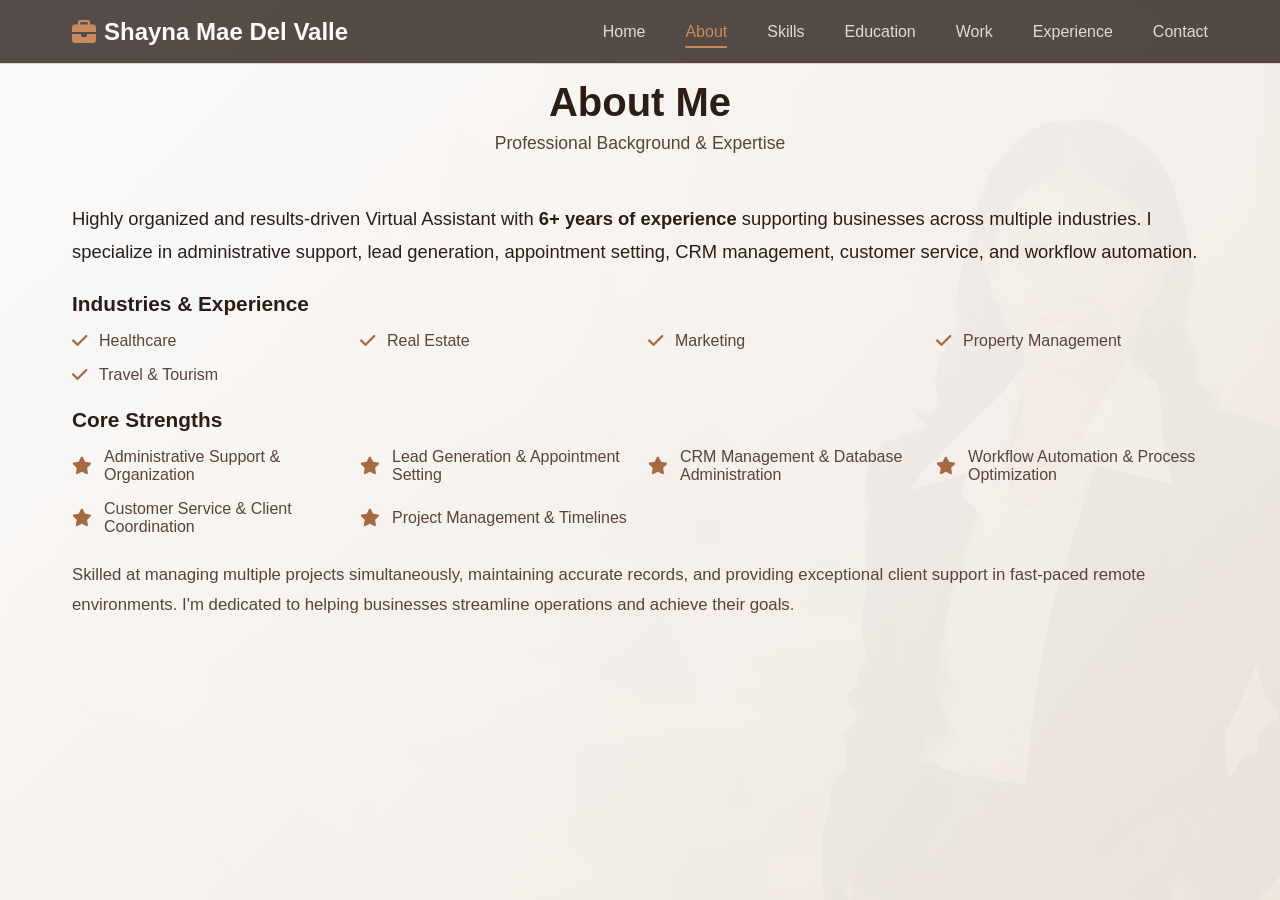
==== about.html @ dc765220 "First commit" ====
<!DOCTYPE html>
<html lang="en">
<head>
    <meta charset="UTF-8">
    <meta name="viewport" content="width=device-width, initial-scale=1.0">
    <title>About - Shayna Mae E. Del Valle</title>
    <link rel="stylesheet" href="home.css">
    <link rel="stylesheet" href="https://cdnjs.cloudflare.com/ajax/libs/font-awesome/6.4.0/css/all.min.css">
</head>
<body>
    <!-- Background Pattern -->
    <div class="background-pattern"></div>

    <!-- Navigation Bar -->
    <nav class="navbar">
        <div class="nav-container">
            <div class="nav-logo">
                <i class="fas fa-briefcase"></i> Shayna Mae Del Valle
            </div>
            <ul class="nav-menu">
                <li><a href="index.html" class="nav-link">Home</a></li>
                <li><a href="about.html" class="nav-link active">About</a></li>
                <li><a href="skills.html" class="nav-link">Skills</a></li>
                <li><a href="education.html" class="nav-link">Education</a></li>
                <li><a href="work.html" class="nav-link">Work</a></li>
                <li><a href="experience.html" class="nav-link">Experience</a></li>
                <li><a href="contact.html" class="nav-link">Contact</a></li>
            </ul>
        </div>
    </nav>

    <!-- ===== ABOUT SECTION ===== -->
    <section class="about page-section">
        <div class="container">
            <div class="section-header">
                <h2>About Me</h2>
                <p class="section-subtitle">Professional Background & Expertise</p>
            </div>

            <div class="about-content">
                <div class="about-text">
                    <p class="about-intro">
                        Highly organized and results-driven Virtual Assistant with <strong>6+ years of experience</strong> supporting businesses across multiple industries. I specialize in administrative support, lead generation, appointment setting, CRM management, customer service, and workflow automation.
                    </p>
                    
                    <div class="about-details">
                        <h3>Industries & Experience</h3>
                        <ul class="industries-list">
                            <li><i class="fas fa-check"></i> Healthcare</li>
                            <li><i class="fas fa-check"></i> Real Estate</li>
                            <li><i class="fas fa-check"></i> Marketing</li>
                            <li><i class="fas fa-check"></i> Property Management</li>
                            <li><i class="fas fa-check"></i> Travel & Tourism</li>
                        </ul>

                        <h3>Core Strengths</h3>
                        <ul class="strengths-list">
                            <li><i class="fas fa-star"></i> Administrative Support & Organization</li>
                            <li><i class="fas fa-star"></i> Lead Generation & Appointment Setting</li>
                            <li><i class="fas fa-star"></i> CRM Management & Database Administration</li>
                            <li><i class="fas fa-star"></i> Workflow Automation & Process Optimization</li>
                            <li><i class="fas fa-star"></i> Customer Service & Client Coordination</li>
                            <li><i class="fas fa-star"></i> Project Management & Timelines</li>
                        </ul>
                    </div>

                    <p class="about-closing">
                        Skilled at managing multiple projects simultaneously, maintaining accurate records, and providing exceptional client support in fast-paced remote environments. I'm dedicated to helping businesses streamline operations and achieve their goals.
                    </p>
                </div>
            </div>
        </div>
    </section>

    <script>
        // Set active nav link based on current page
        function setActiveNav() {
            const currentPage = window.location.pathname.split('/').pop();
            document.querySelectorAll('.nav-link').forEach(link => {
                link.classList.remove('active');
                if (link.getAttribute('href') === currentPage) {
                    link.classList.add('active');
                }
            });
        }
        setActiveNav();
    </script>
</body>
</html>
---- home.css ----
/* ===== Global Styles ===== */
:root {
    --brown: #a66a42;
    --brown-soft: #c98b5b;
    --dark-brown: #2f1d16;
    --dark-brown-deep: #1a110d;
    --panel: rgba(47, 29, 22, 0.84);
    --panel-light: rgba(71, 45, 35, 0.8);
    --white: #ffffff;
    --text: #fffaf6;
    --muted: #e8d7c8;
    --line: rgba(201, 139, 91, 0.35);
    --text-dark: #2c1d17;
    --text-soft: #5a4339;
}

* {
    margin: 0;
    padding: 0;
    box-sizing: border-box;
}

body {
    font-family: 'Segoe UI', Tahoma, Geneva, Verdana, sans-serif;
    background: linear-gradient(rgba(32, 20, 16, 0.45), rgba(32, 20, 16, 0.45)), url('images/VA\ PIC.png') center center / cover no-repeat fixed;
    color: var(--text);
    overflow-x: hidden;
    min-height: 100vh;
}

.container {
    max-width: 1200px;
    margin: 0 auto;
    padding: 0 2rem;
}

/* ===== Background Pattern ===== */
/* ===== Navbar ===== */
.navbar {
    position: fixed;
    top: 0;
    width: 100%;
    background: rgba(28, 18, 13, 0.75);
    box-shadow: 0 1px 0 var(--line);
    z-index: 1000;
    padding: 1.1rem 0;
    backdrop-filter: none;
}

.nav-container {
    max-width: 1200px;
    margin: 0 auto;
    padding: 0 2rem;
    display: flex;
    justify-content: space-between;
    align-items: center;
}

.nav-logo {
    font-size: 1.5rem;
    font-weight: bold;
    color: var(--text);
    display: flex;
    align-items: center;
    gap: 0.5rem;
}

.nav-logo i {
    color: var(--brown-soft);
}

.nav-menu {
    display: flex;
    list-style: none;
    gap: 2.5rem;
    align-items: center;
}

.nav-link {
    text-decoration: none;
    color: rgba(255, 250, 246, 0.82);
    transition: color 0.3s ease;
    position: relative;
}

.nav-link:hover,
.nav-link.active {
    color: var(--brown-soft);
}

.nav-link.active::after {
    content: '';
    position: absolute;
    bottom: -8px;
    left: 0;
    width: 100%;
    height: 2px;
    background: var(--brown-soft);
    border-radius: 2px;
}

/* ===== Section Header ===== */
.section-header {
    text-align: center;
    margin-bottom: 3rem;
}

.section-header h2 {
    font-size: 2.5rem;
    color: var(--text-dark);
    margin-bottom: 0.5rem;
    font-weight: 700;
}

.section-subtitle {
    font-size: 1.1rem;
    color: var(--text-soft);
    font-weight: 400;
}

/* ===== Hero Section ===== */
.hero {
    min-height: 100vh;
    display: flex;
    align-items: center;
    justify-content: center;
    padding: 6rem 2rem 2rem;
    position: relative;
}

.hero-container {
    max-width: 1200px;
    width: 100%;
    position: relative;
    display: grid;
    grid-template-columns: 1fr 1fr;
    gap: 4rem;
    align-items: center;
}

.hero-content {
    display: flex;
    flex-direction: column;
    gap: 1.5rem;
}

.hero-content h2 {
    font-size: 4.3rem;
    color: var(--white);
    font-weight: 500;
}

.hero-content h1 {
    font-size: 6.2rem;
    font-weight: 700;
    line-height: 1.15;
    color: var(--white);
}

.job-title {
    font-size: 3.5rem;
    color: var(--brown-soft);
    font-family: Georgia, 'Times New Roman', serif;
    font-weight: 700;
    letter-spacing: 0.01em;
    margin-top: -0.5rem;
}

.highlight {
    color: #472604;
}

.subtitle {
    font-size: 2.4rem;
    color: var(--muted);
    font-family: Georgia, 'Times New Roman', serif;
    font-weight: 500;
    line-height: 1.55;
}

.typing-text {
    min-height: 1.55em;
}

.typing-text::after {
    content: '';
    display: inline-block;
    height: 1em;
    margin-left: 0.15rem;
    border-right: 2px solid var(--brown-soft);
    vertical-align: -0.12em;
    animation: cursor-blink 0.7s step-end infinite;
    
}

.highlight-text {
    color: var(--white);
    font-weight: 600;
}

/* ===== Button ===== */
.btn-about {
    padding: 0.9rem 2.5rem;
    background: var(--brown);
    color: var(--white);
    border: none;
    border-radius: 50px;
    font-size: 1rem;
    font-weight: 600;
    cursor: pointer;
    width: fit-content;
    transition: all 0.3s ease;
    box-shadow: 0 4px 15px rgba(79, 50, 36, 0.25);
}

.btn-about:hover {
    background: var(--dark-brown);
    transform: translateY(-3px);
    box-shadow: 0 6px 20px rgba(79, 50, 36, 0.35);
}

.btn-about::after {
    content: ' \2192';
    margin-left: 0.5rem;
}

.btn-submit {
    padding: 0.9rem 2.5rem;
    background: var(--brown);
    color: var(--white);
    border: none;
    border-radius: 50px;
    font-size: 1rem;
    font-weight: 600;
    cursor: pointer;
    transition: all 0.3s ease;
    box-shadow: 0 4px 15px rgba(79, 50, 36, 0.25);
    width: 100%;
}

.btn-submit:hover {
    background: var(--dark-brown);
    transform: translateY(-3px);
    box-shadow: 0 6px 20px rgba(79, 50, 36, 0.35);
}

/* ===== Social Links ===== */
.social-links {
    display: flex;
    gap: 1rem;
    position: fixed;
    left: 2rem;
    bottom: 2rem;
    z-index: 10;
}

.social-icon {
    width: 2.6rem;
    height: 2.6rem;
    background: transparent;
    border-radius: 0;
    display: flex;
    align-items: center;
    justify-content: center;
    color: var(--white);
    text-decoration: none;
    transition: all 0.3s ease;
    font-size: 1rem;
}

.social-icon:hover {
    background: var(--brown);
    transform: translateY(-3px);
    box-shadow: 0 8px 20px rgba(47, 29, 22, 0.3);
}

.hero-content h2,
.hero-content h1,
.subtitle {
    color: var(--text);
}

.job-title {
    color: #472604;
}

.highlight-text {
    color: var(--white);
}

.btn-about,
.btn-submit {
    background: var(--brown);
}

.btn-about:hover,
.btn-submit:hover {
    background: var(--dark-brown);
}

.social-icon:hover {
    color: var(--brown-soft);
    background: transparent;
}

@keyframes hero-text-reveal {
    from {
        opacity: 0;
        transform: translateY(18px);
        filter: blur(3px);
    }

    to {
        opacity: 1;
        transform: translateY(0);
        filter: blur(0);
    }
}

@keyframes cursor-blink {
    0%,
    45% { opacity: 1; }
    46%,
    100% { opacity: 0; }
}

/* ===== Page Section Styling ===== */
.page-section {
    padding-top: 8rem;
    padding-bottom: 5rem;
}

/* ===== About Section ===== */
.about {
    padding: 5rem 0;
    background-color: #fff;
}

.about-content {
    display: grid;
    grid-template-columns: 1fr;
}

.about-text p {
    font-size: 1.05rem;
    line-height: 1.8;
    color: #555;
    margin-bottom: 1.5rem;
}

.about-intro {
    font-size: 1.15rem !important;
    color: #333 !important;
    font-weight: 500 !important;
}

.about-details h3 {
    font-size: 1.3rem;
    color: #333;
    margin-bottom: 1rem;
    margin-top: 1.5rem;
    font-weight: 600;
}

.industries-list,
.strengths-list {
    list-style: none;
    display: grid;
    grid-template-columns: repeat(auto-fit, minmax(250px, 1fr));
    gap: 1rem;
}

.industries-list li,
.strengths-list li {
    font-size: 1rem;
    color: #555;
    display: flex;
    align-items: center;
    gap: 0.75rem;
}

.industries-list i,
.strengths-list i {
    color: #6366f1;
    font-size: 1.1rem;
}

.about-closing {
    font-size: 1.05rem !important;
    color: #555 !important;
    margin-top: 1.5rem !important;
}

/* ===== Skills Section ===== */
.skills {
    padding: 5rem 0;
    background-color: #f8f9fa;
}

.skills-grid {
    display: grid;
    grid-template-columns: repeat(auto-fit, minmax(280px, 1fr));
    gap: 2rem;
}

.skill-card {
    background: white;
    padding: 2rem;
    border-radius: 10px;
    box-shadow: 0 4px 15px rgba(0, 0, 0, 0.08);
    transition: all 0.3s ease;
    text-align: center;
}

.skill-card:hover {
    transform: translateY(-5px);
    box-shadow: 0 8px 25px rgba(0, 0, 0, 0.15);
}

.skill-icon {
    font-size: 3rem;
    color: #6366f1;
    margin-bottom: 1rem;
}

.skill-card h3 {
    font-size: 1.2rem;
    color: #333;
    margin-bottom: 1rem;
    font-weight: 600;
}

.skill-card ul {
    list-style: none;
    text-align: left;
}

.skill-card li {
    font-size: 0.95rem;
    color: #666;
    padding: 0.4rem 0;
    border-bottom: 1px solid #e0e0e0;
}

.skill-card li:last-child {
    border-bottom: none;
}

/* ===== Education Section ===== */
.education {
    padding: 5rem 0;
    background-color: #fff;
}

.education-content {
    display: grid;
    grid-template-columns: 1fr;
    gap: 2rem;
}

.education-card {
    background: linear-gradient(135deg, #f5f7ff 0%, #fff 100%);
    padding: 2.5rem;
    border-radius: 10px;
    border-left: 5px solid #6366f1;
    box-shadow: 0 4px 15px rgba(0, 0, 0, 0.08);
    display: flex;
    gap: 2rem;
    align-items: flex-start;
}

.education-icon {
    font-size: 3rem;
    color: #6366f1;
    min-width: 60px;
    text-align: center;
}

.education-details h3 {
    font-size: 1.3rem;
    color: #333;
    margin-bottom: 0.5rem;
    font-weight: 600;
}

.education-institution {
    font-size: 1rem;
    color: #6366f1;
    font-weight: 500;
    margin-bottom: 0.3rem;
}

.education-year {
    font-size: 0.95rem;
    color: #999;
    font-style: italic;
}

/* ===== Work Section ===== */
.work {
    padding: 5rem 0;
    background-color: #f8f9fa;
}

.work-grid {
    display: grid;
    grid-template-columns: repeat(auto-fit, minmax(280px, 1fr));
    gap: 2rem;
}

.work-card {
    background: white;
    padding: 2rem;
    border-radius: 10px;
    box-shadow: 0 4px 15px rgba(0, 0, 0, 0.08);
    transition: all 0.3s ease;
    text-align: center;
}

.work-card:hover {
    transform: translateY(-5px);
    box-shadow: 0 8px 25px rgba(0, 0, 0, 0.15);
    border-top: 4px solid #6366f1;
}

.work-icon {
    font-size: 3rem;
    color: #ff9500;
    margin-bottom: 1rem;
}

.work-card h3 {
    font-size: 1.2rem;
    color: #333;
    margin-bottom: 1rem;
    font-weight: 600;
}

.work-card p {
    font-size: 0.95rem;
    color: #666;
    line-height: 1.6;
}

/* ===== Experience Section ===== */
.experience {
    padding: 5rem 0;
    background-color: #fff;
}

.timeline {
    position: relative;
    padding: 0;
}

.timeline::before {
    content: '';
    position: absolute;
    left: 50%;
    transform: translateX(-50%);
    width: 4px;
    height: 100%;
    background: linear-gradient(180deg, #6366f1 0%, #ff9500 100%);
    border-radius: 2px;
}

.timeline-item {
    margin-bottom: 2rem;
    display: grid;
    grid-template-columns: 1fr 1fr;
    gap: 2rem;
    position: relative;
}

.timeline-item:nth-child(even) .timeline-content {
    grid-column: 1;
}

.timeline-item:nth-child(odd) .timeline-content {
    grid-column: 2;
}

.timeline-marker {
    position: absolute;
    left: 50%;
    transform: translateX(-50%);
    width: 20px;
    height: 20px;
    background: white;
    border: 4px solid #6366f1;
    border-radius: 50%;
    top: 0;
    z-index: 10;
}

.timeline-content {
    padding: 1.5rem;
    background: #f8f9fa;
    border-radius: 8px;
    box-shadow: 0 4px 15px rgba(0, 0, 0, 0.08);
}

.timeline-content h3 {
    font-size: 1.2rem;
    color: #333;
    margin-bottom: 0.3rem;
    font-weight: 600;
}

.timeline-date {
    font-size: 0.9rem;
    color: #6366f1;
    font-weight: 600;
    margin-bottom: 1rem;
}

.timeline-content ul {
    list-style: none;
}

.timeline-content li {
    font-size: 0.95rem;
    color: #666;
    padding: 0.4rem 0 0.4rem 1.5rem;
    position: relative;
}

.timeline-content li::before {
    content: '\2022';
    position: absolute;
    left: 0;
    color: #6366f1;
    font-weight: bold;
}

/* ===== Contact Section ===== */
.contact {
    padding: 5rem 0;
    background-color: #f8f9fa;
}

.contact-content {
    display: grid;
    grid-template-columns: 1fr 1fr;
    gap: 3rem;
}

.contact-info {
    display: flex;
    flex-direction: column;
    gap: 2rem;
}

.contact-item {
    display: flex;
    gap: 1.5rem;
    align-items: flex-start;
}

.contact-icon {
    font-size: 2rem;
    color: #6366f1;
    min-width: 50px;
    text-align: center;
}

.contact-details h3 {
    font-size: 1.1rem;
    color: #333;
    margin-bottom: 0.3rem;
    font-weight: 600;
}

.contact-details a,
.contact-details p {
    font-size: 0.95rem;
    color: #666;
    text-decoration: none;
    transition: color 0.3s ease;
}

.contact-details a:hover {
    color: #6366f1;
}

.contact-form h3 {
    font-size: 1.3rem;
    color: #333;
    margin-bottom: 1.5rem;
    font-weight: 600;
}

.form-group {
    margin-bottom: 1.5rem;
}

.form-group input,
.form-group textarea {
    width: 100%;
    padding: 0.9rem;
    border: 2px solid #e0e0e0;
    border-radius: 8px;
    font-size: 0.95rem;
    font-family: inherit;
    transition: border-color 0.3s ease;
}

.form-group input:focus,
.form-group textarea:focus {
    outline: none;
    border-color: #6366f1;
}

.form-group textarea {
    resize: vertical;
}

/* ===== Responsive Design ===== */
@media (max-width: 768px) {
    body {
        background-position: 65% center;
    }

    .nav-menu {
        gap: 1.5rem;
        font-size: 0.85rem;
    }

    .hero-container {
        grid-template-columns: 1fr;
        gap: 2rem;
        padding-top: 3rem;
    }

    .hero-content h1 {
        font-size: 2.5rem;
    }

    .hero-content h2 {
        font-size: 1.5rem;
    }

    .job-title {
        font-size: 1.2rem;
    }

    .subtitle {
        font-size: 1rem;
    }

    .section-header h2 {
        font-size: 2rem;
    }

    .skills-grid {
        grid-template-columns: 1fr;
    }

    .work-grid {
        grid-template-columns: 1fr;
    }

    .timeline::before {
        left: 20px;
    }

    .timeline-item {
        grid-template-columns: 1fr;
    }

    .timeline-item .timeline-content {
        grid-column: 1;
        margin-left: 50px;
    }

    .timeline-marker {
        left: 20px;
    }

    .contact-content {
        grid-template-columns: 1fr;
    }
}

@media (max-width: 480px) {
    body {
        background-size: auto 100%;
        background-position: 68% center;
    }

    .navbar {
        position: absolute;
    }

    .nav-container {
        align-items: flex-start;
        flex-direction: column;
        gap: 0.75rem;
    }

    .nav-container {
        padding: 0 1rem;
    }

    .nav-menu {
        gap: 1rem;
        font-size: 0.75rem;
    }

    .nav-logo {
        font-size: 1.2rem;
    }

    .hero {
        align-items: flex-end;
        min-height: 100svh;
        padding: 10rem 1rem 2rem;
    }

    .hero-content h1 {
        font-size: 2rem;
    }

    .hero-content h2 {
        font-size: 1.2rem;
    }

    .job-title {
        font-size: 1rem;
    }

    .subtitle {
        font-size: 0.95rem;
    }

    .btn-about {
        padding: 0.7rem 1.8rem;
        font-size: 0.9rem;
    }

    .social-icon {
        width: 2.2rem;
        height: 2.2rem;
        font-size: 0.9rem;
    }

    .social-links {
        left: 1rem;
        bottom: 1rem;
    }

    .container {
        padding: 0 1rem;
    }

    .section-header h2 {
        font-size: 1.7rem;
    }

    .section-header {
        margin-bottom: 2rem;
    }

    .skill-card,
    .work-card {
        padding: 1.5rem;
    }

    .education-card {
        flex-direction: column;
        padding: 1.5rem;
    }
}

/* ===== Shared Home Palette ===== */
.about,
.skills,
.education,
.work,
.experience,
.contact {
    background: linear-gradient(135deg, rgba(255, 255, 255, 0.96), rgba(246, 238, 230, 0.94));
    min-height: 100vh;
}

.section-header h2,
.about-details h3,
.skill-card h3,
.education-details h3,
.work-card h3,
.timeline-content h3,
.contact-details h3,
.contact-form h3 {
    color: var(--text-dark);
}

.section-subtitle,
.about-text p,
.about-closing,
.skill-card li,
.work-card p,
.timeline-content li,
.contact-details a,
.contact-details p {
    color: var(--text-soft);
}

.about-intro {
    color: var(--text-dark) !important;
}

.industries-list li,
.strengths-list li,
.about-closing {
    color: var(--text-soft) !important;
}

.industries-list i,
.strengths-list i,
.skill-icon,
.education-icon,
.work-icon,
.contact-icon,
.timeline-date {
    color: var(--brown);
}

.skill-card,
.work-card,
.timeline-content {
    background: var(--white);
    border: 1px solid rgba(82, 53, 39, 0.08);
    box-shadow: 0 14px 35px rgba(47, 29, 22, 0.12);
}

.skill-card li {
    border-bottom-color: rgba(82, 53, 39, 0.1);
}

.education-card {
    background: var(--white);
    border-left-color: var(--brown);
    border-top: 1px solid rgba(82, 53, 39, 0.08);
    border-right: 1px solid rgba(82, 53, 39, 0.08);
    border-bottom: 1px solid rgba(82, 53, 39, 0.08);
    box-shadow: 0 14px 35px rgba(47, 29, 22, 0.12);
}

.education-institution {
    color: var(--brown);
}

.education-year {
    color: var(--text-soft);
}

.work-card:hover {
    border-top-color: var(--brown);
}

.timeline::before {
    background: linear-gradient(180deg, var(--brown) 0%, var(--dark-brown) 100%);
}

.timeline-marker {
    background: var(--white);
    border-color: var(--brown);
}

.contact-details a:hover {
    color: var(--brown);
}

.form-group input,
.form-group textarea {
    background: rgba(255, 255, 255, 0.9);
    color: var(--text-dark);
    border-color: rgba(82, 53, 39, 0.15);
}

.form-group input::placeholder,
.form-group textarea::placeholder {
    color: #7a5f52;
}

.form-group input:focus,
.form-group textarea:focus {
    border-color: var(--brown);
}

@media (max-width: 480px) {
    .nav-menu {
        flex-wrap: wrap;
        row-gap: 0.6rem;
    }
}

/* ===== Mobile Layout Fixes ===== */
@media (max-width: 768px) {
    body {
        overflow-x: hidden;
        background-attachment: scroll;
        background-size: cover;
        background-position: 65% top;
    }

    .navbar {
        position: fixed;
        padding: 0.75rem 0;
    }

    .nav-container {
        padding: 0 1rem;
        align-items: flex-start;
        flex-direction: column;
        gap: 0.65rem;
    }

    .nav-logo {
        font-size: 1.1rem;
        line-height: 1.2;
    }

    .nav-menu {
        width: 100%;
        gap: 0.35rem 0.85rem;
        flex-wrap: wrap;
        line-height: 1.3;
    }

    .nav-link {
        display: inline-block;
        padding: 0.2rem 0;
        font-size: 0.8rem;
    }

    .nav-link.active::after {
        bottom: -2px;
    }

    .hero {
        min-height: 100svh;
        padding: 9rem 1rem 5rem;
        align-items: center;
    }

    .hero-container {
        gap: 1rem;
    }

    .hero-content {
        gap: 0.8rem;
        min-width: 0;
    }

    .hero-content h2 {
        font-size: clamp(1.25rem, 6vw, 1.75rem);
    }

    .hero-content h1 {
        font-size: clamp(2.5rem, 15vw, 4.5rem);
        line-height: 1;
        overflow-wrap: anywhere;
    }

    .job-title {
        font-size: clamp(1.15rem, 6vw, 1.8rem);
        line-height: 1.2;
    }

    .subtitle {
        font-size: clamp(1rem, 4.5vw, 1.3rem);
        line-height: 1.45;
        overflow-wrap: anywhere;
    }

    .page-section,
    .about,
    .skills,
    .education,
    .work,
    .experience,
    .contact {
        padding-top: 10rem;
        padding-bottom: 3rem;
    }

    .section-header {
        margin-bottom: 2rem;
    }

    .section-header h2 {
        font-size: clamp(1.7rem, 8vw, 2.4rem);
        line-height: 1.15;
    }

    .section-subtitle {
        font-size: 1rem;
    }

    .container {
        width: 100%;
        padding: 0 1rem;
    }

    .industries-list,
    .strengths-list,
    .skills-grid,
    .work-grid {
        grid-template-columns: 1fr;
    }

    .skill-card,
    .work-card,
    .education-card,
    .timeline-content {
        padding: 1.25rem;
    }

    .skill-card h3,
    .work-card h3,
    .education-details h3,
    .timeline-content h3 {
        overflow-wrap: anywhere;
    }

    .education-card {
        flex-direction: column;
        gap: 1rem;
    }

    .education-icon {
        min-width: 0;
    }

    .timeline::before {
        left: 0.65rem;
    }

    .timeline-item,
    .timeline-item:nth-child(even),
    .timeline-item:nth-child(odd) {
        display: block;
        margin-bottom: 1.5rem;
    }

    .timeline-item .timeline-content,
    .timeline-item:nth-child(even) .timeline-content,
    .timeline-item:nth-child(odd) .timeline-content {
        margin-left: 2rem;
        width: calc(100% - 2rem);
    }

    .timeline-marker {
        left: 0.65rem;
        width: 1rem;
        height: 1rem;
        border-width: 3px;
    }

    .contact-content {
        gap: 2rem;
    }

    .contact-item {
        gap: 1rem;
    }

    .contact-details a,
    .contact-details p,
    .education-institution {
        overflow-wrap: anywhere;
    }

    .social-links {
        position: static;
        margin-top: 1rem;
    }
}

@media (max-width: 380px) {
    body {
        background-size: cover;
        background-position: 68% top;
    }

    .nav-menu {
        gap: 0.3rem 0.65rem;
    }

    .nav-link {
        font-size: 0.74rem;
    }

    .hero {
        padding-left: 0.85rem;
        padding-right: 0.85rem;
    }

    .hero-content h1 {
        font-size: 2.4rem;
    }
}
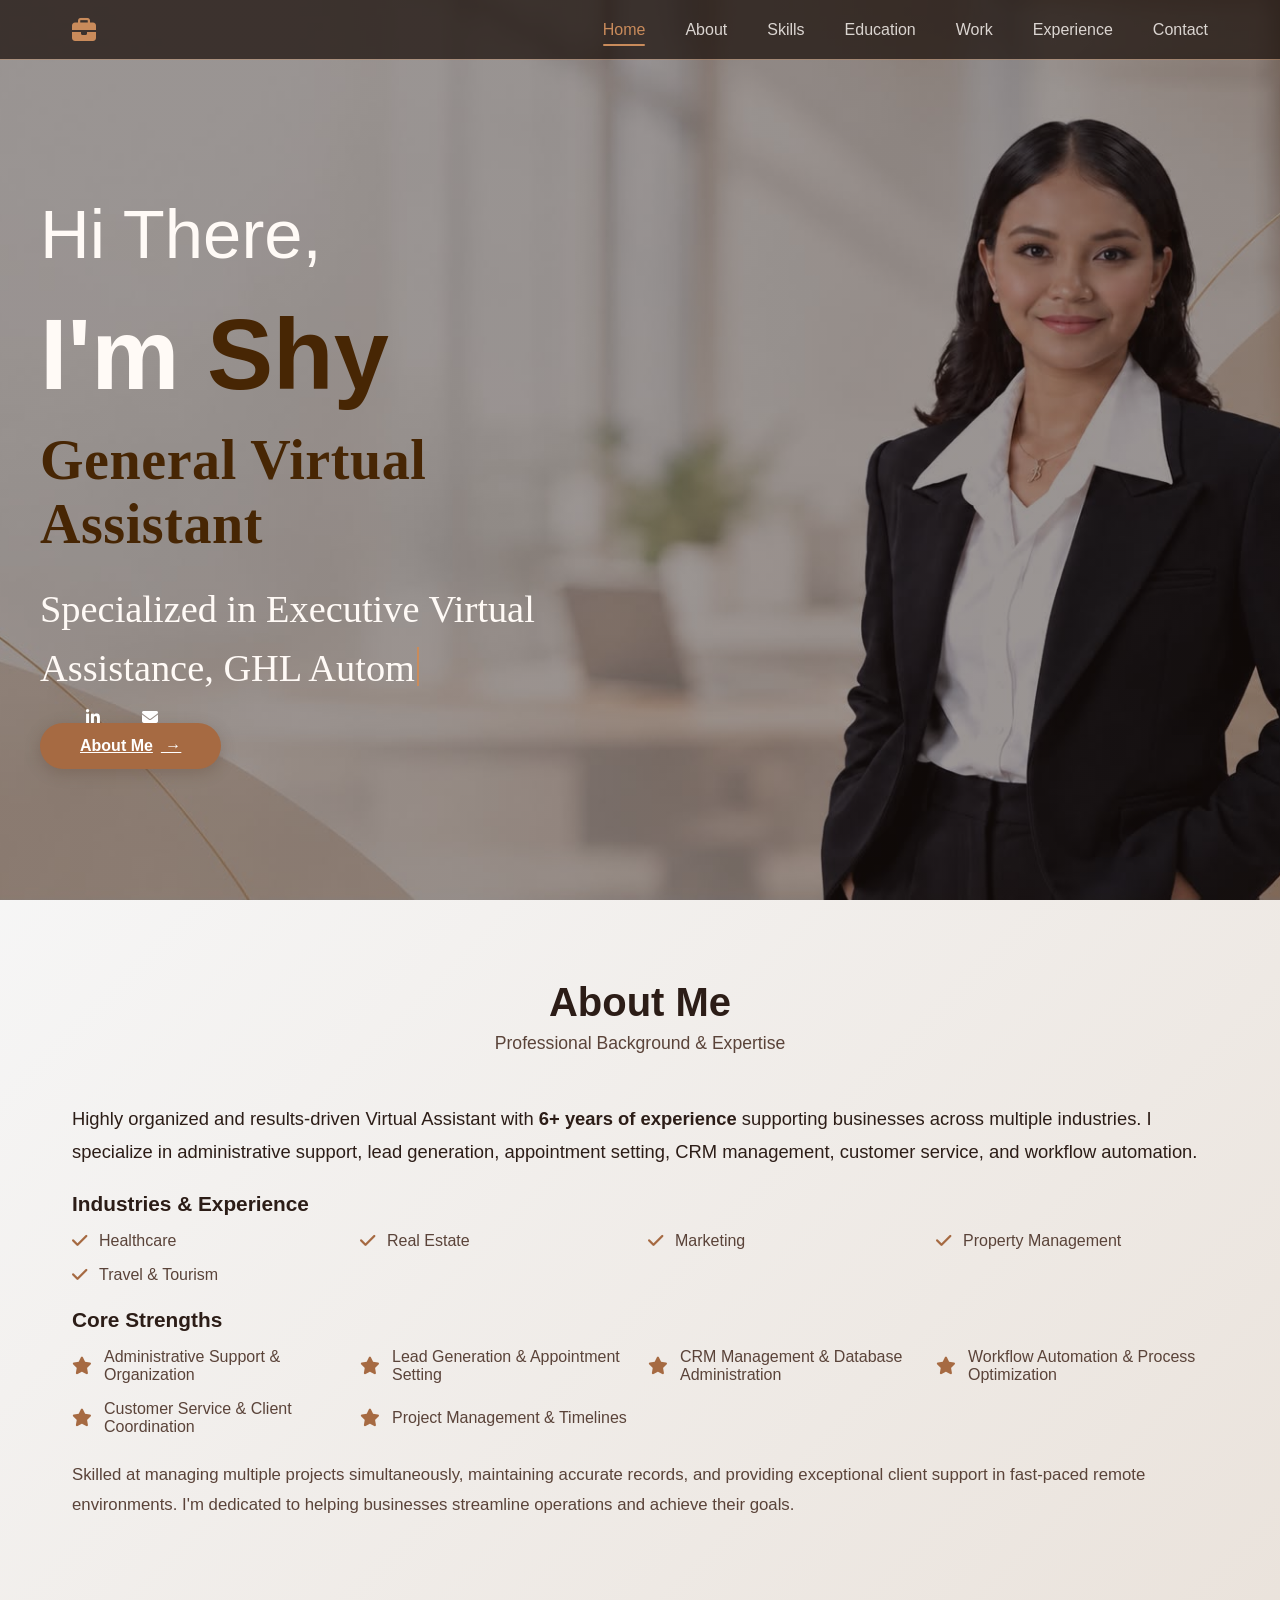
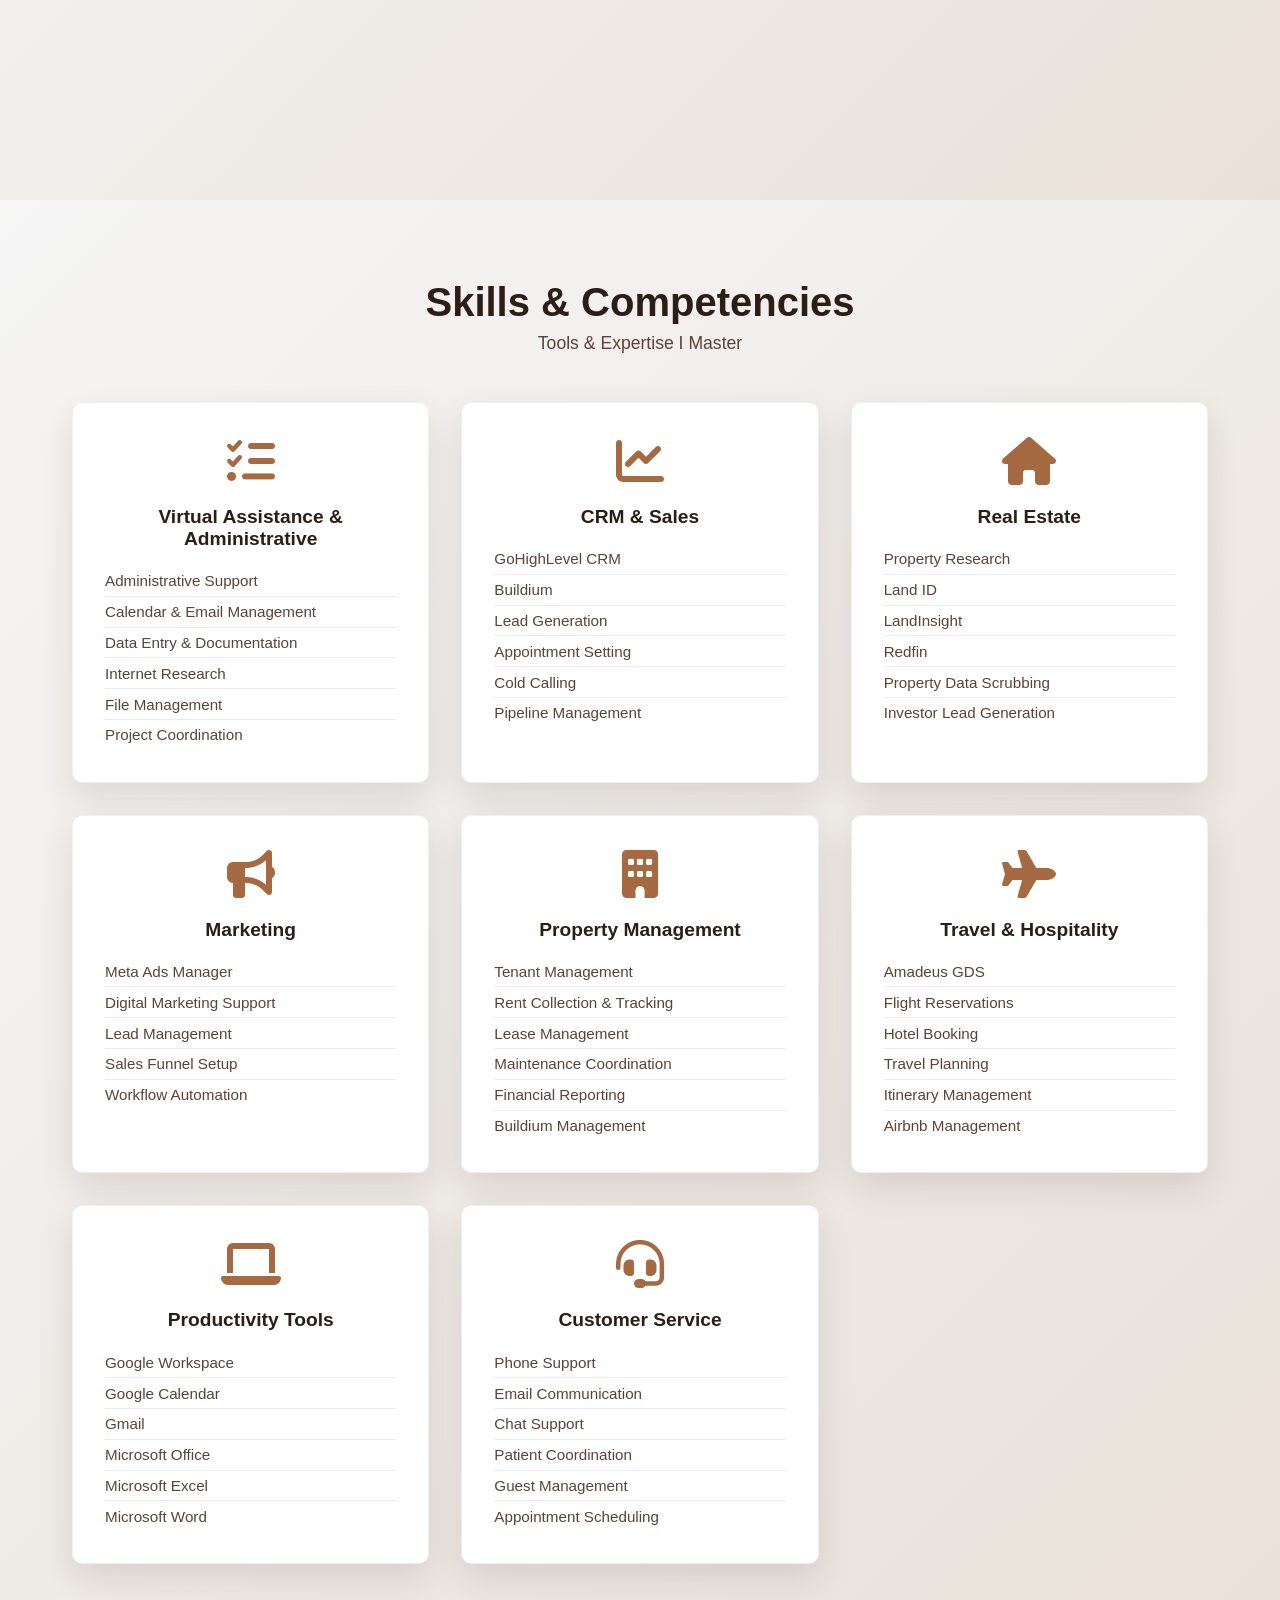
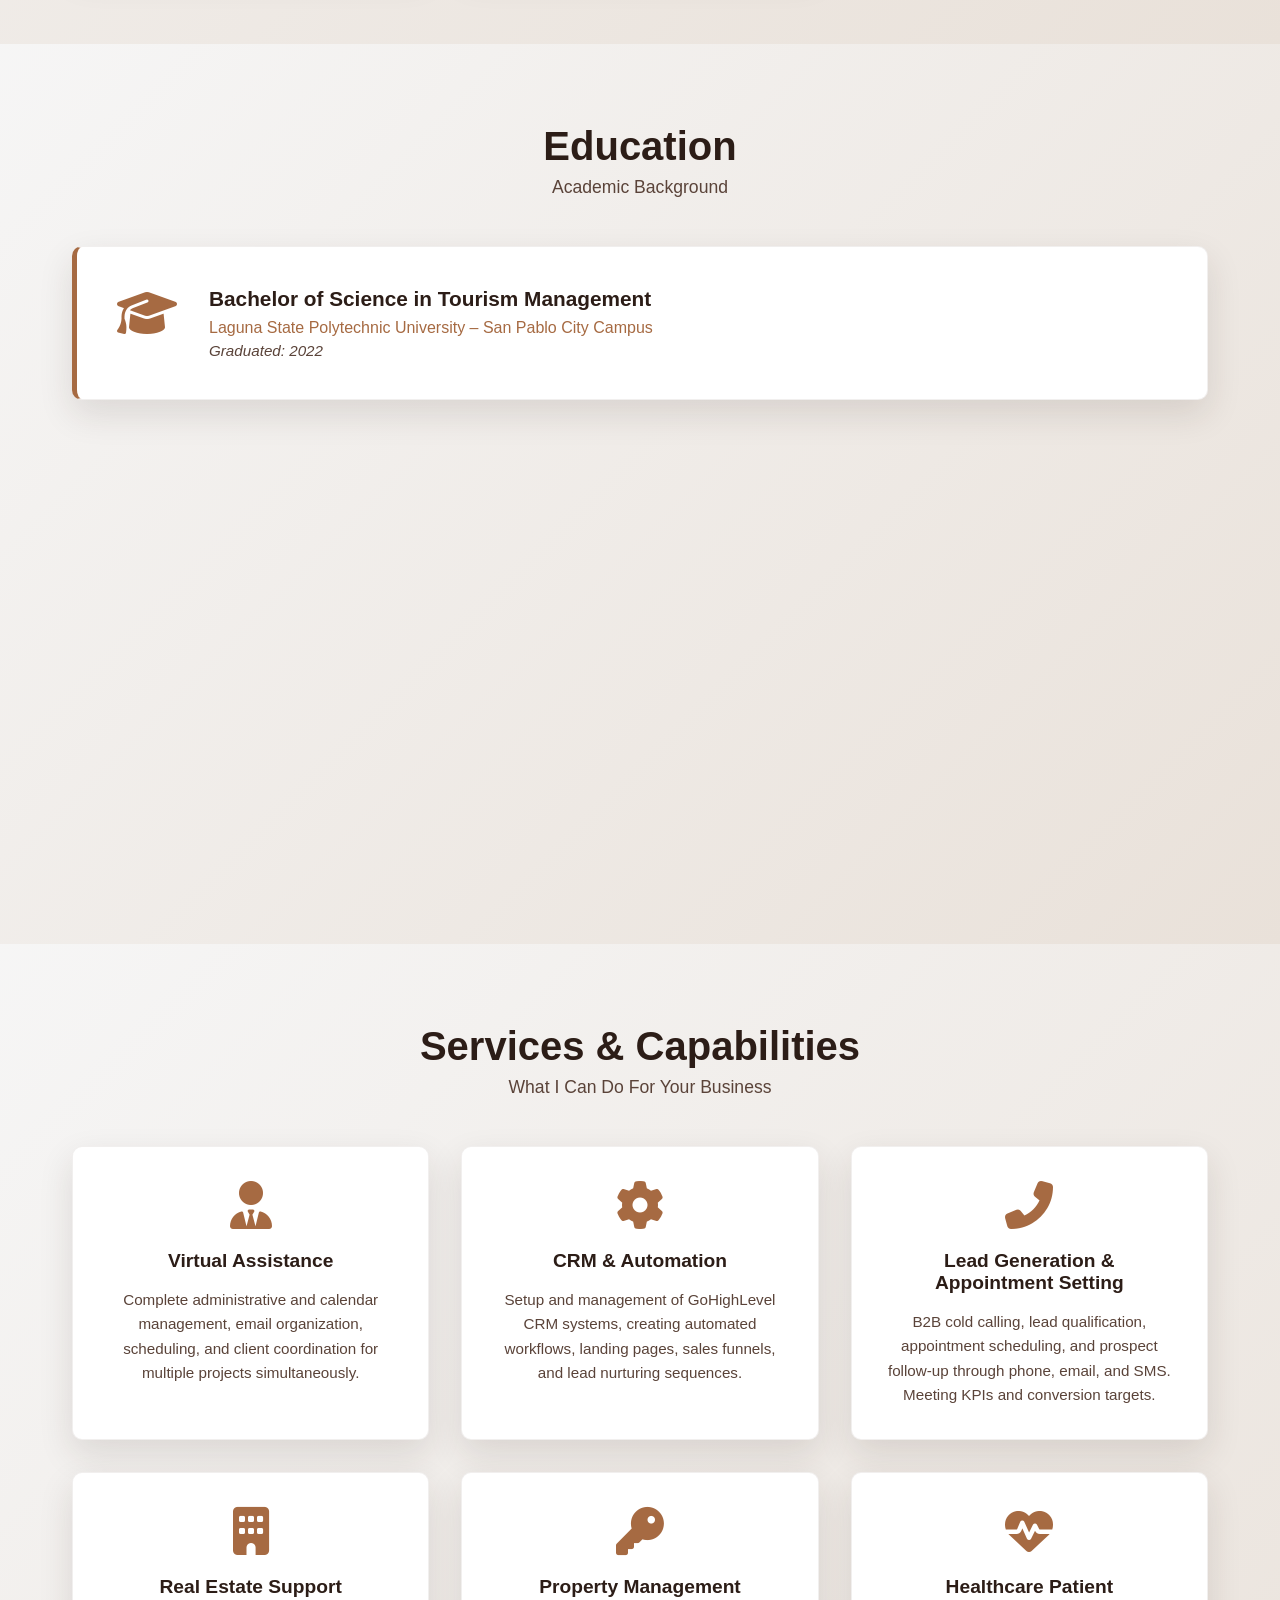
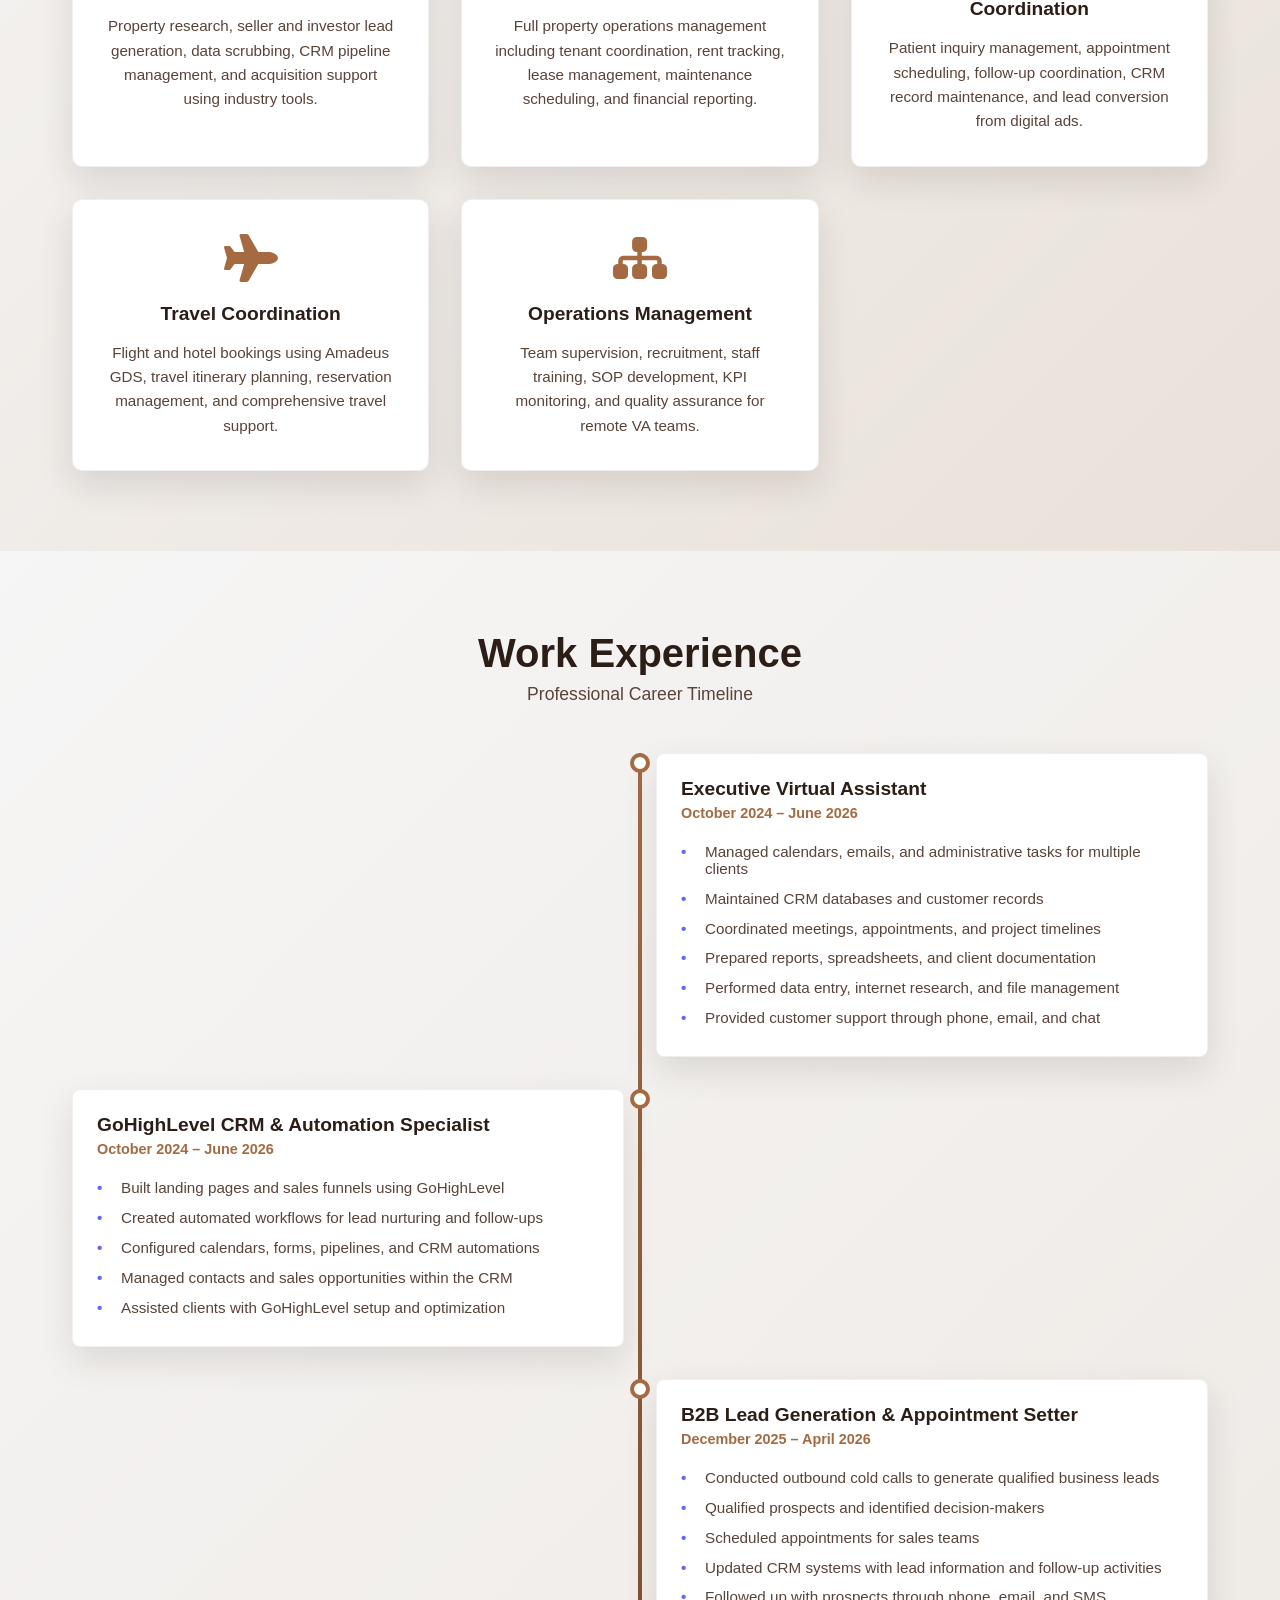
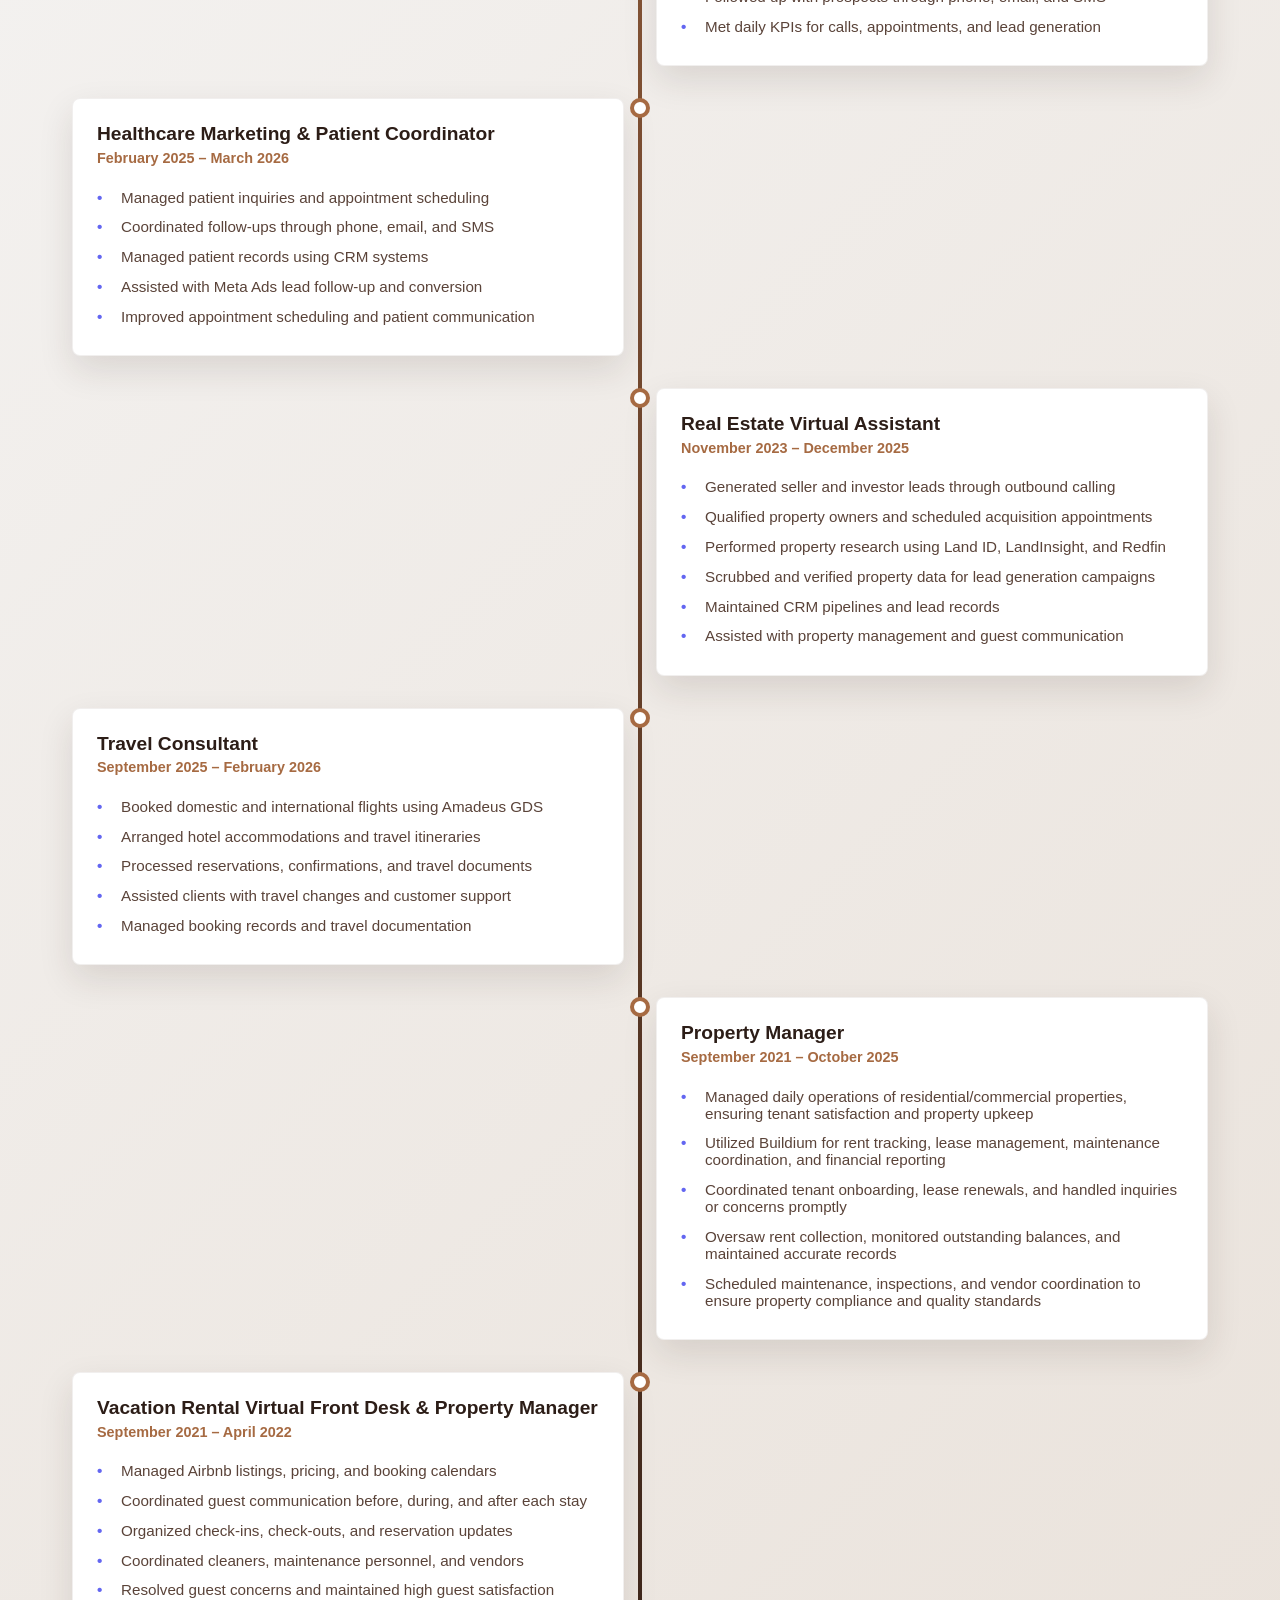
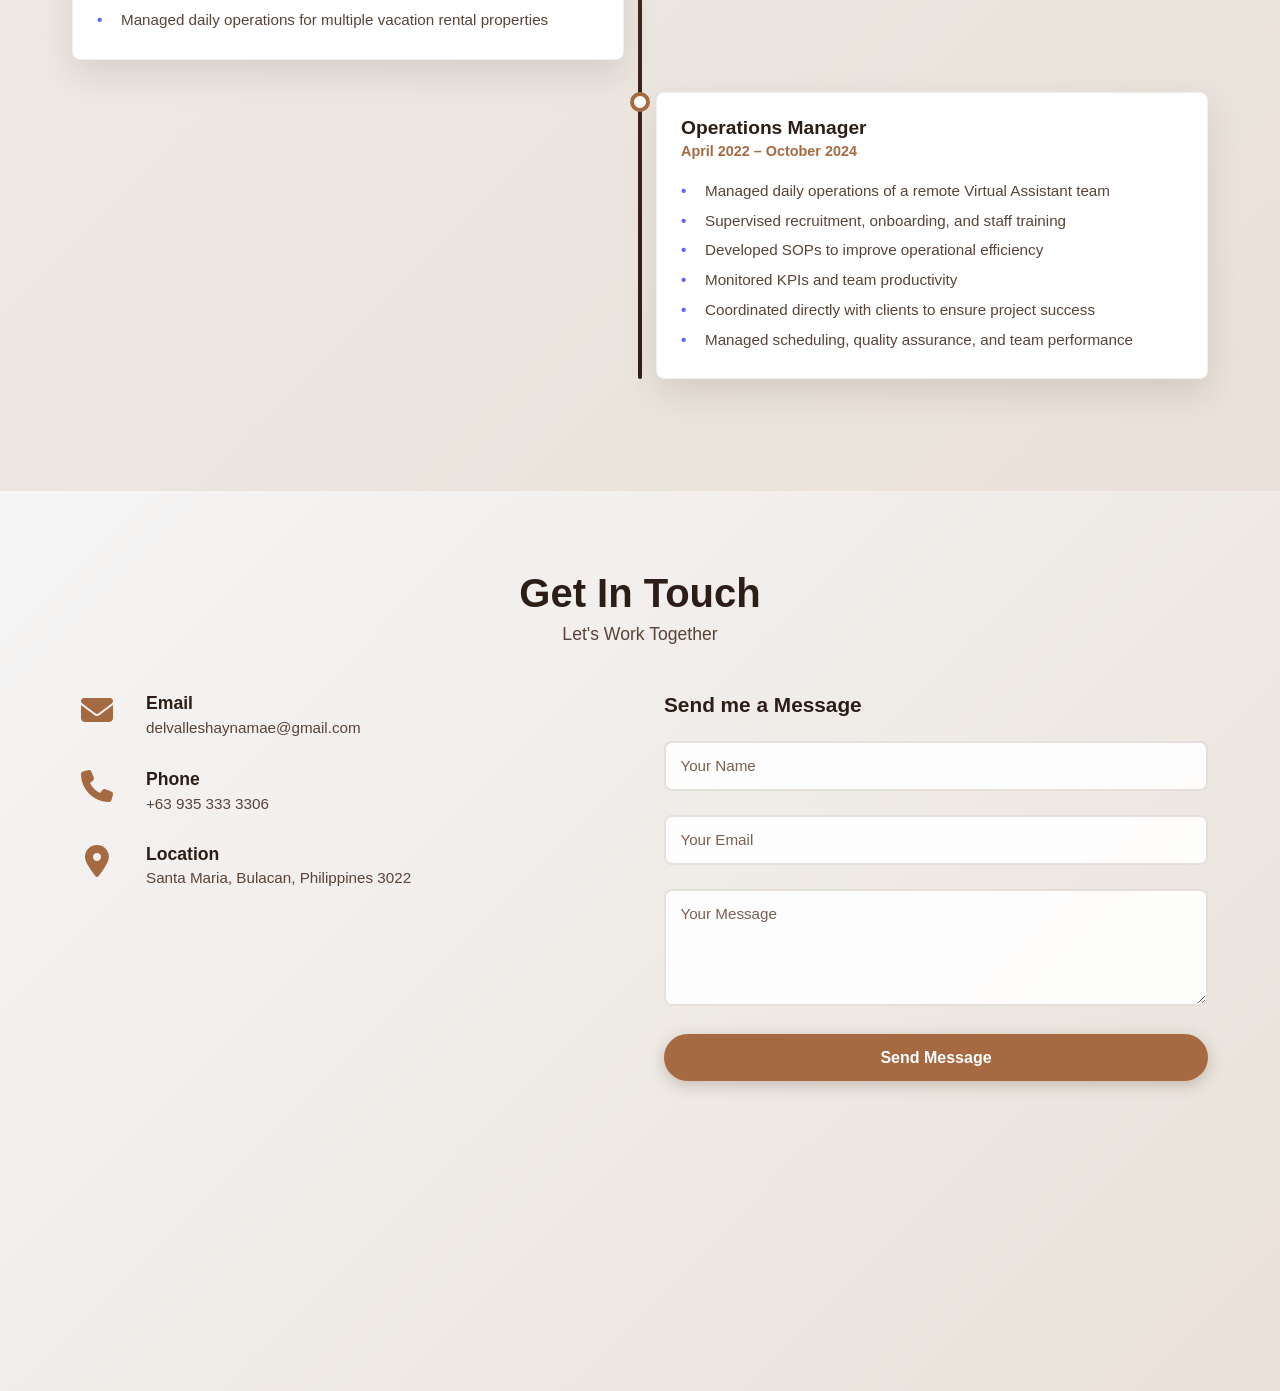
==== commit 52154696: "Combine portfolio pages into one page" ====
--- a/about.html
+++ b/about.html
@@ -4,6 +4,8 @@
     <meta charset="UTF-8">
     <meta name="viewport" content="width=device-width, initial-scale=1.0">
     <title>About - Shayna Mae E. Del Valle</title>
+    <meta http-equiv="refresh" content="0; url=index.html#about">
+    <script>window.location.replace('index.html#about');</script>
     <link rel="stylesheet" href="home.css">
     <link rel="stylesheet" href="https://cdnjs.cloudflare.com/ajax/libs/font-awesome/6.4.0/css/all.min.css">
 </head>
--- a/home.css
+++ b/home.css
@@ -22,7 +22,12 @@
 
 body {
     font-family: 'Segoe UI', Tahoma, Geneva, Verdana, sans-serif;
-    background: linear-gradient(rgba(32, 20, 16, 0.45), rgba(32, 20, 16, 0.45)), url('images/VA\ PIC.png') center center / cover no-repeat fixed;
+    background-color: var(--dark-brown-deep);
+    background-image: linear-gradient(rgba(32, 20, 16, 0.45), rgba(32, 20, 16, 0.45)), url('images/VA PIC.png');
+    background-repeat: no-repeat, no-repeat;
+    background-position: center center, center center;
+    background-size: cover, cover;
+    background-attachment: fixed, fixed;
     color: var(--text);
     overflow-x: hidden;
     min-height: 100vh;
@@ -248,7 +253,7 @@
 .social-links {
     display: flex;
     gap: 1rem;
-    position: fixed;
+    position: absolute;
     left: 2rem;
     bottom: 2rem;
     z-index: 10;
@@ -718,7 +723,8 @@
 /* ===== Responsive Design ===== */
 @media (max-width: 768px) {
     body {
-        background-position: 65% center;
+        background-position: center center, 74% center;
+        background-attachment: scroll, scroll;
     }
 
     .nav-menu {
@@ -783,11 +789,6 @@
 }
 
 @media (max-width: 480px) {
-    body {
-        background-size: auto 100%;
-        background-position: 68% center;
-    }
-
     .navbar {
         position: absolute;
     }
@@ -999,14 +1000,10 @@
 @media (max-width: 768px) {
     body {
         overflow-x: hidden;
-        background-attachment: scroll;
-        background-size: cover;
-        background-position: 65% top;
     }
 
     .navbar {
-        position: fixed;
-        padding: 0.75rem 0;
+        display: none;
     }
 
     .nav-container {
@@ -1040,7 +1037,7 @@
 
     .hero {
         min-height: 100svh;
-        padding: 9rem 1rem 5rem;
+        padding: 3rem 1rem 2rem;
         align-items: center;
     }
 
@@ -1081,7 +1078,7 @@
     .work,
     .experience,
     .contact {
-        padding-top: 10rem;
+        padding-top: 4rem;
         padding-bottom: 3rem;
     }
 
@@ -1179,11 +1176,6 @@
 }
 
 @media (max-width: 380px) {
-    body {
-        background-size: cover;
-        background-position: 68% top;
-    }
-
     .nav-menu {
         gap: 0.3rem 0.65rem;
     }
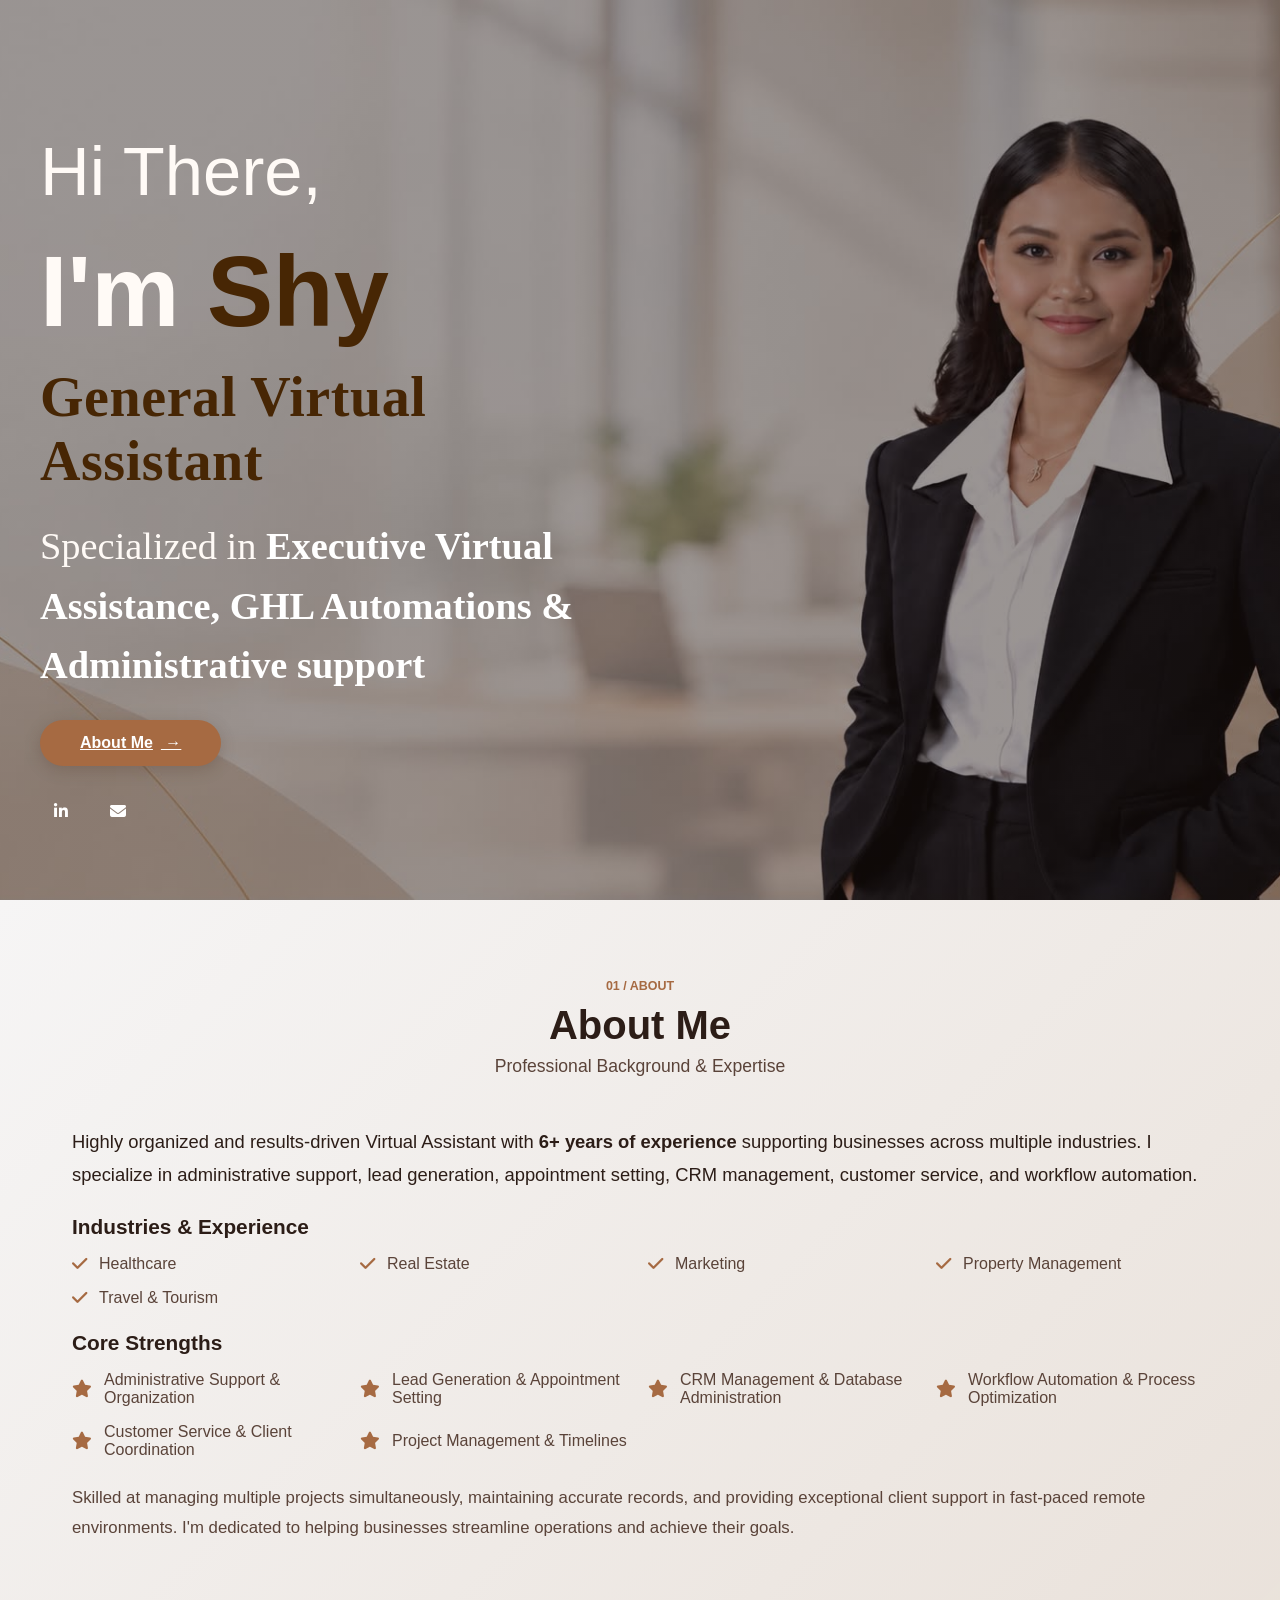
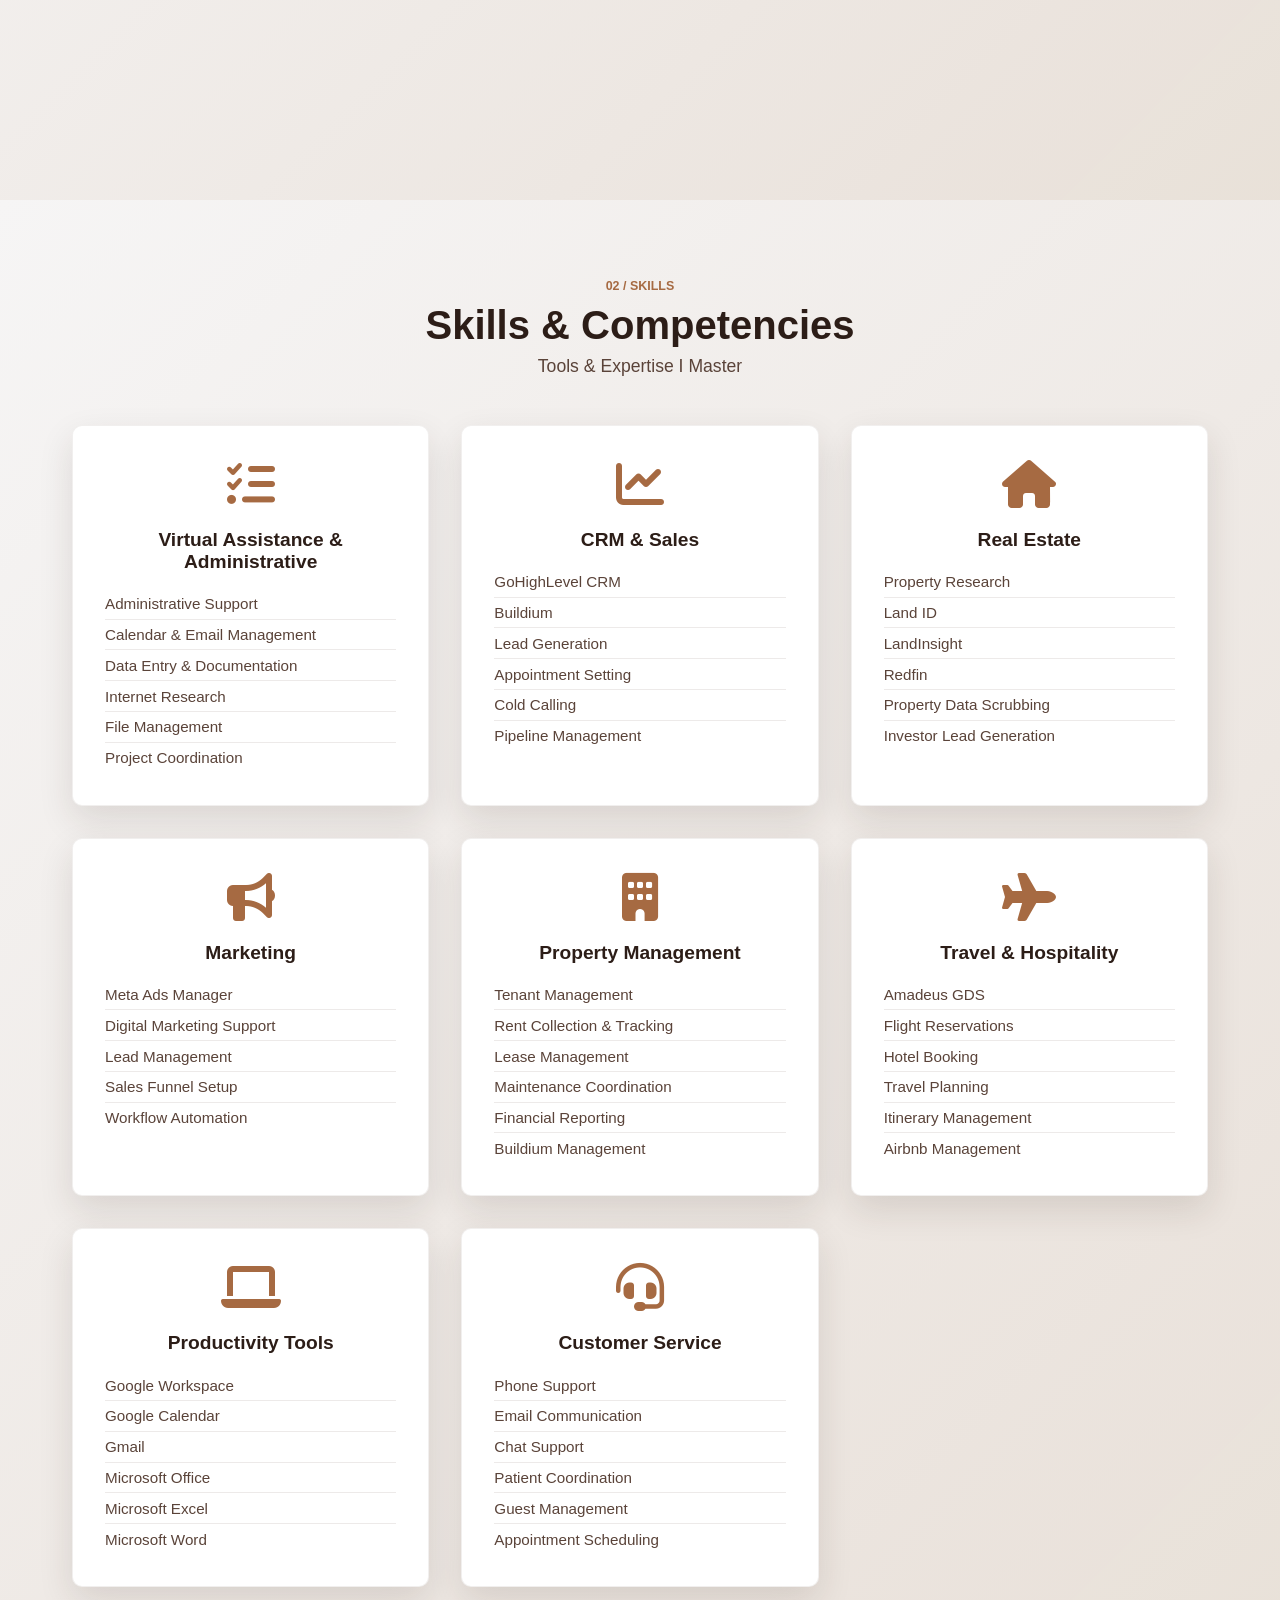
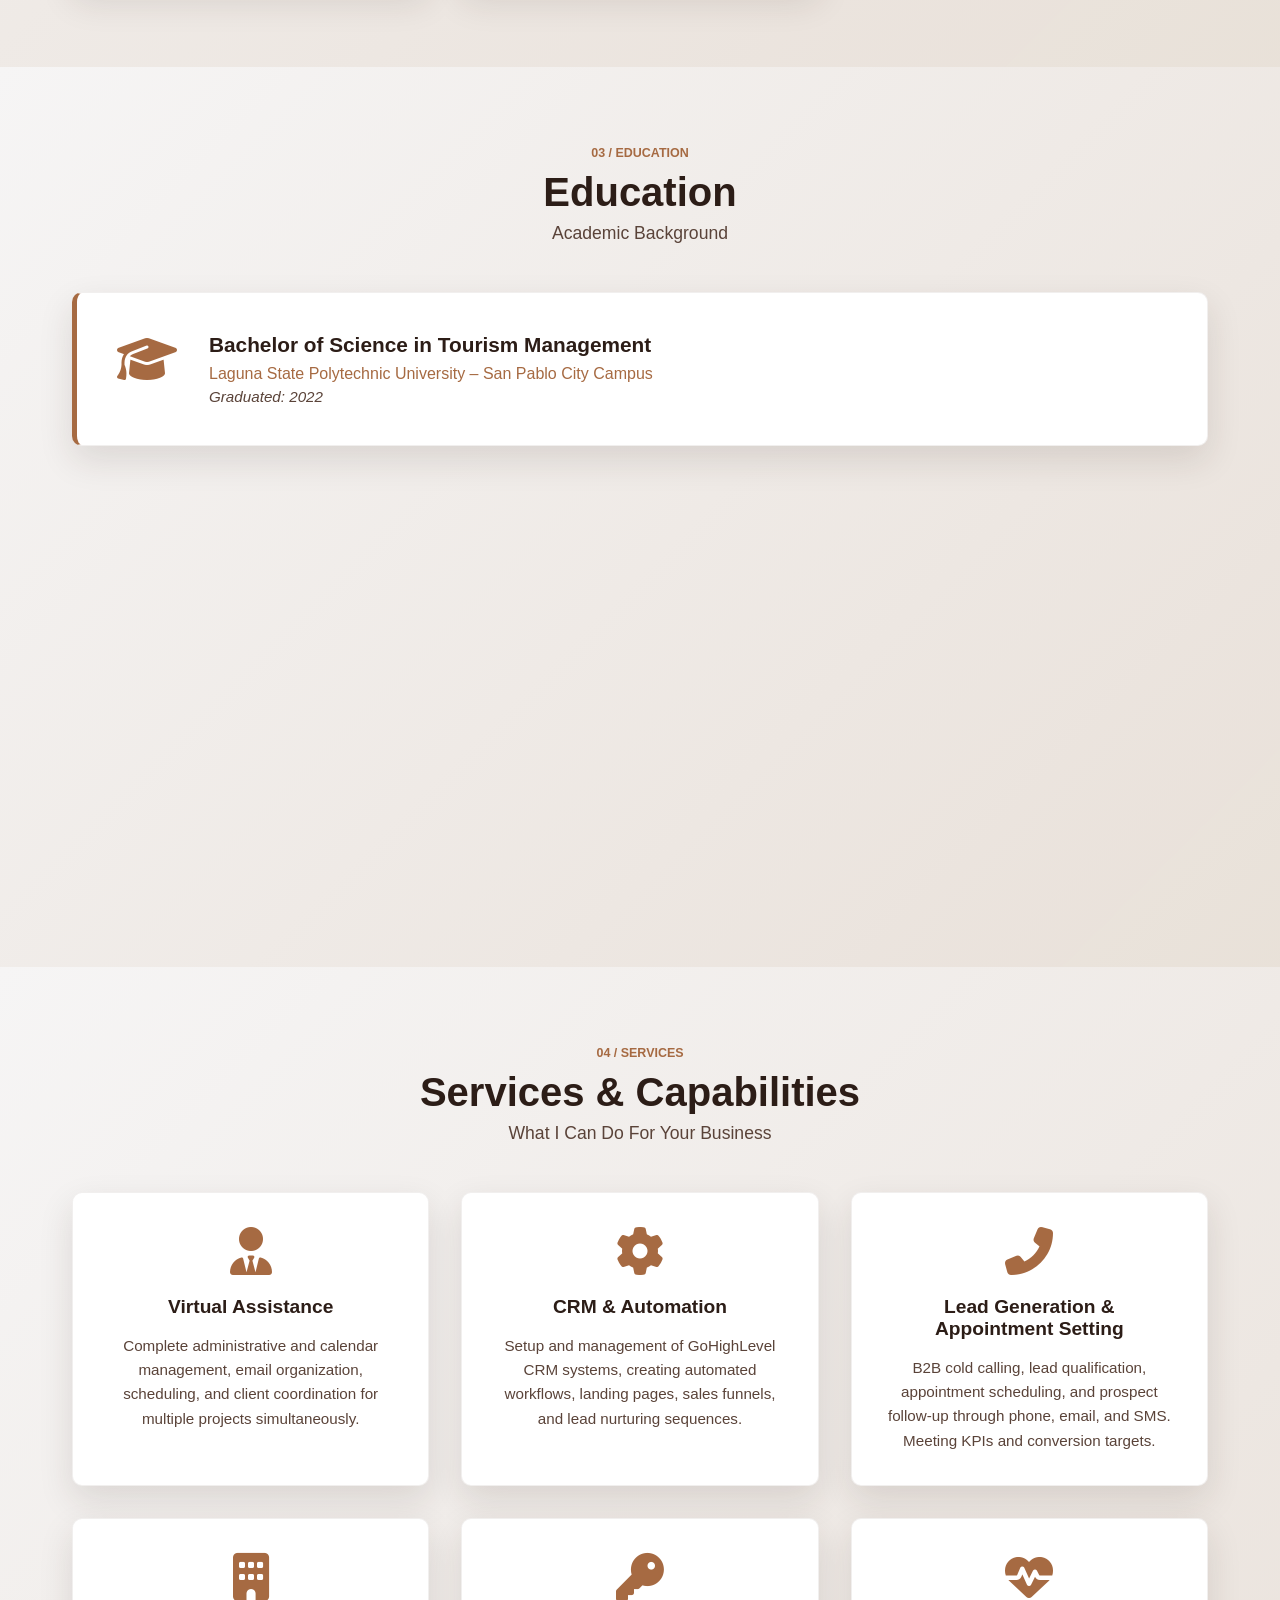
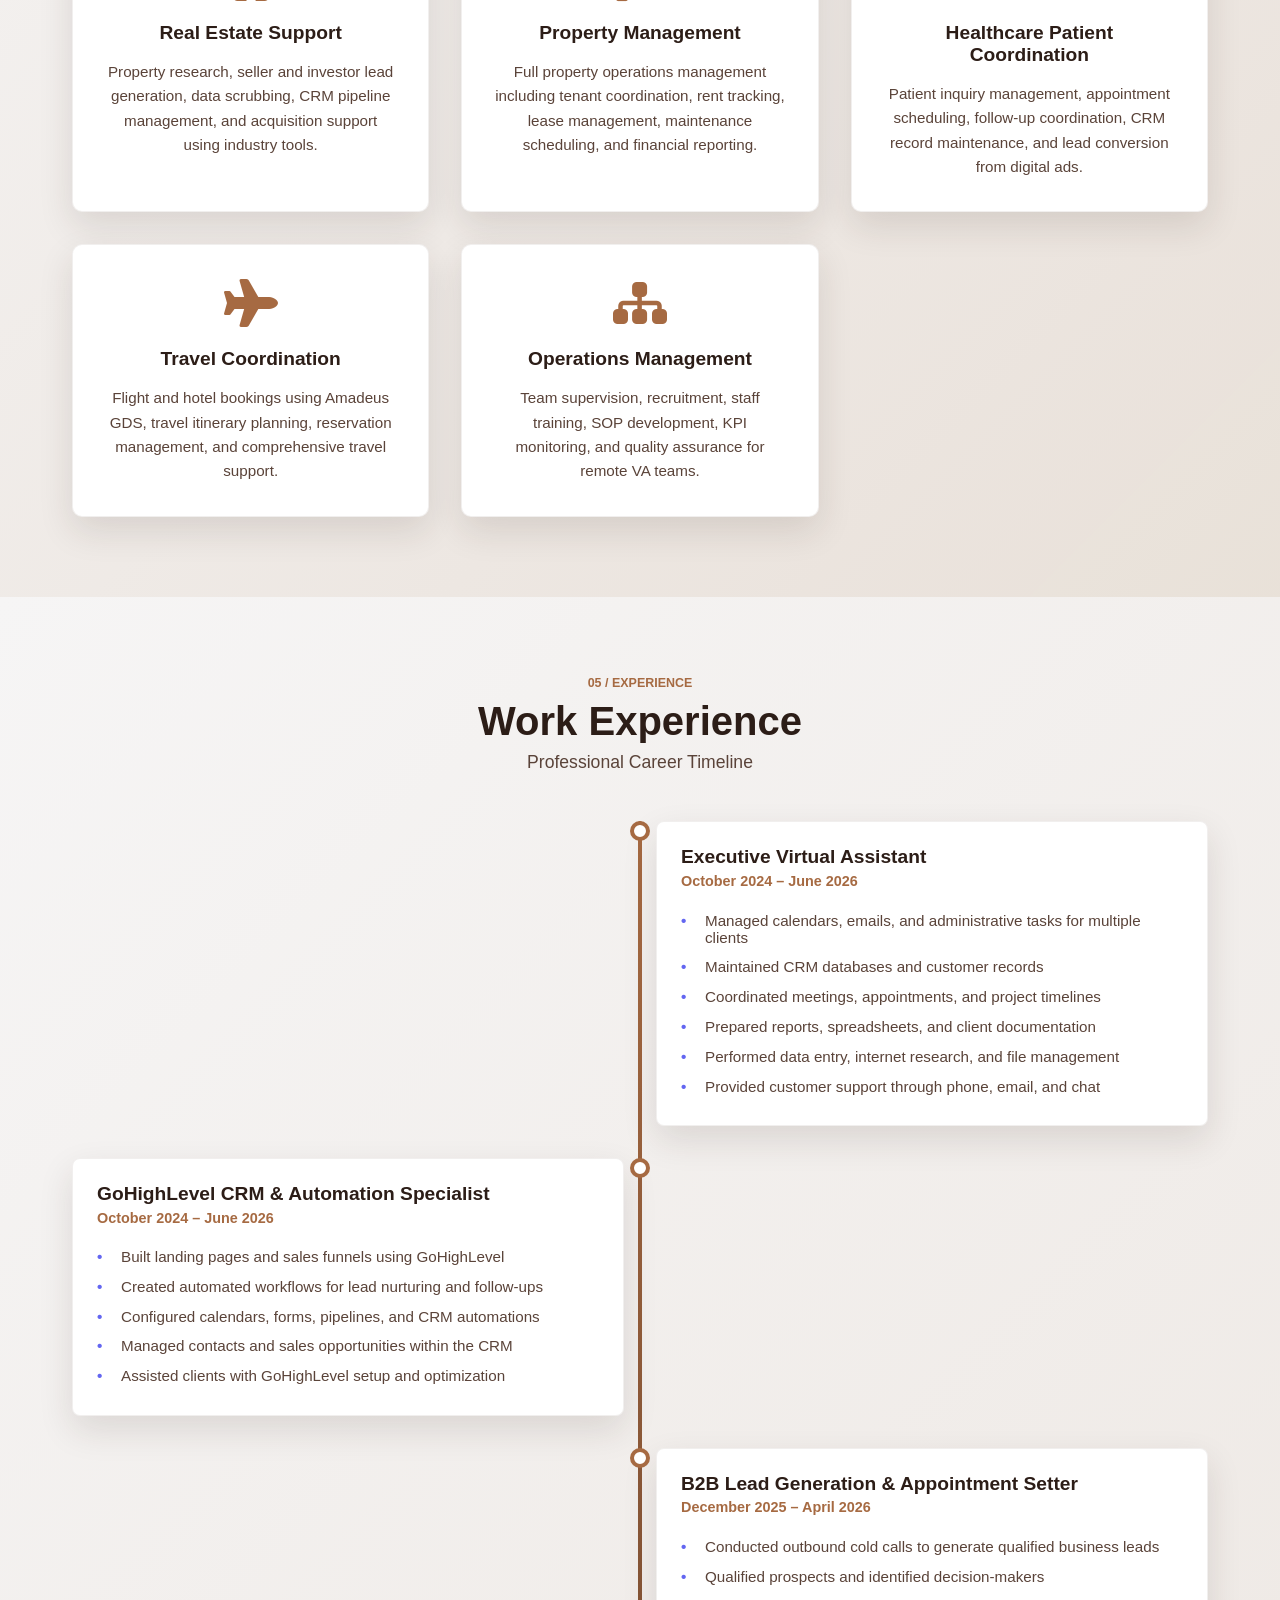
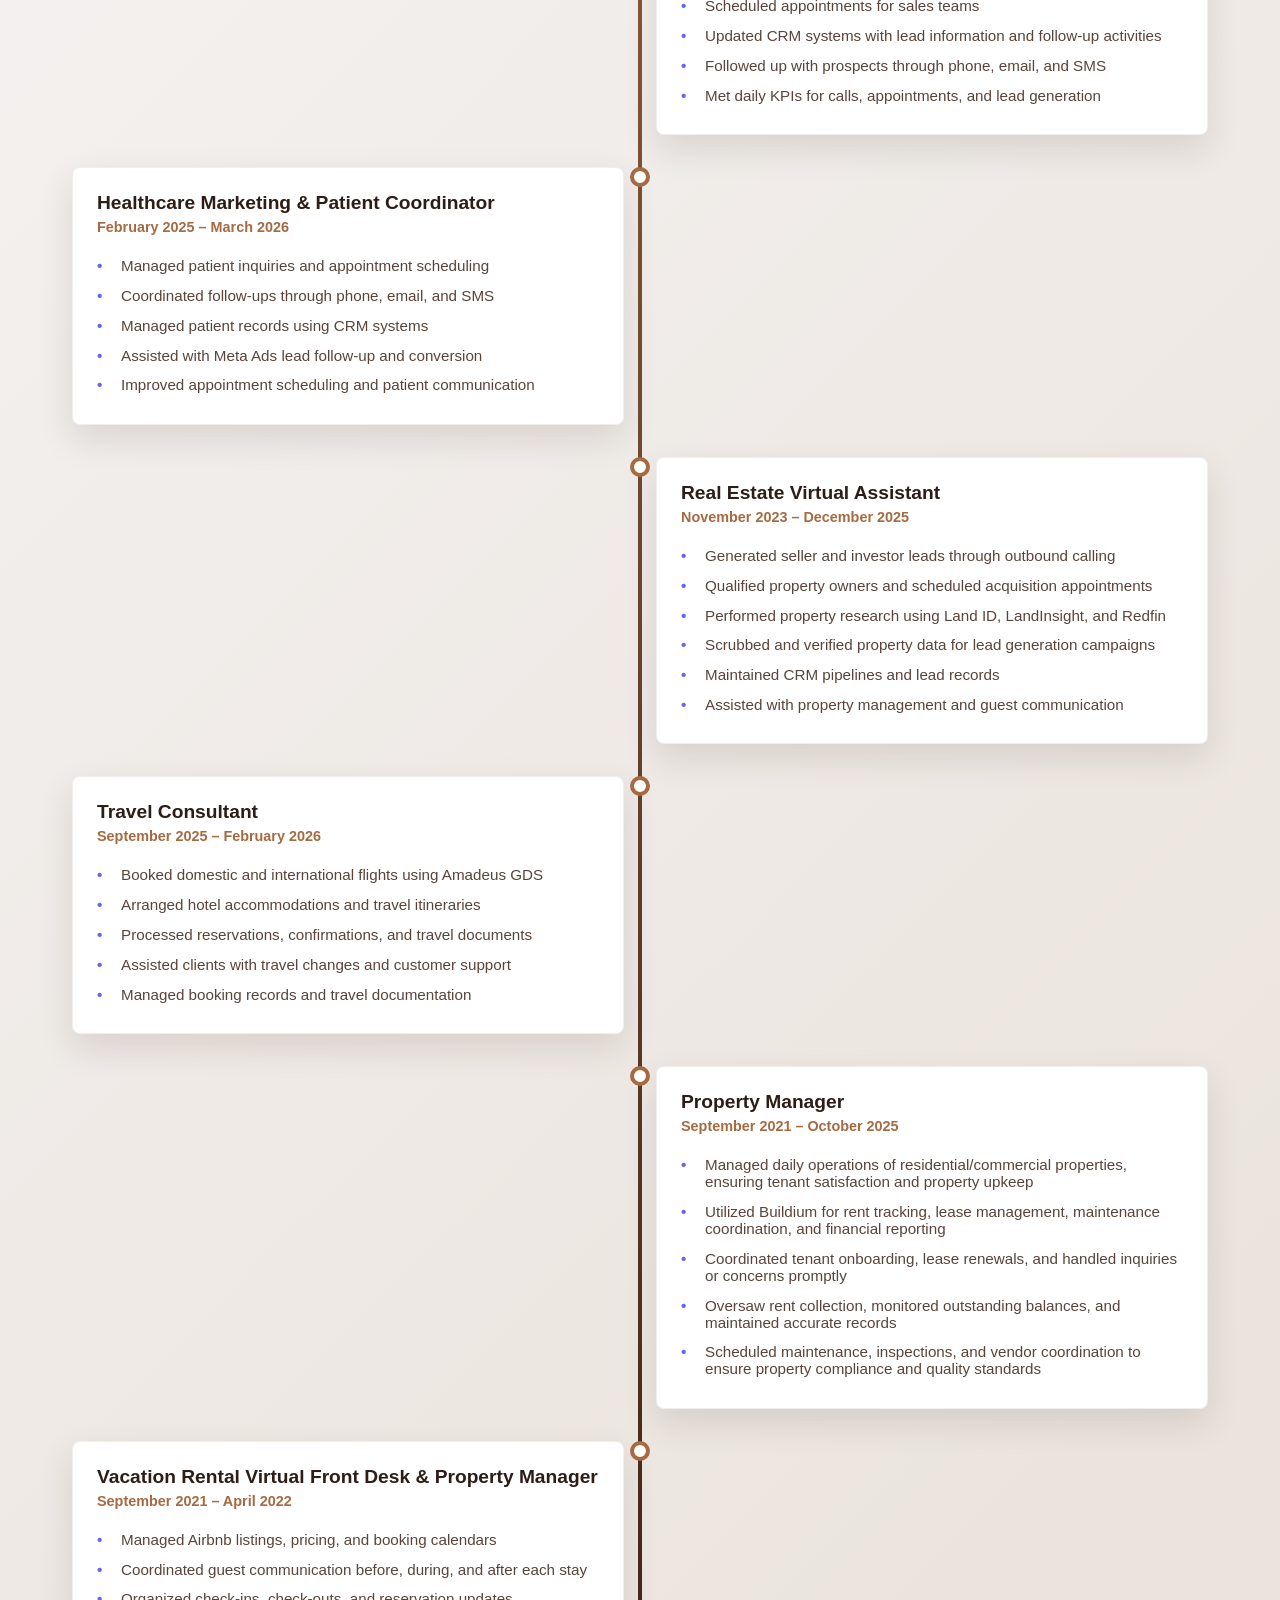
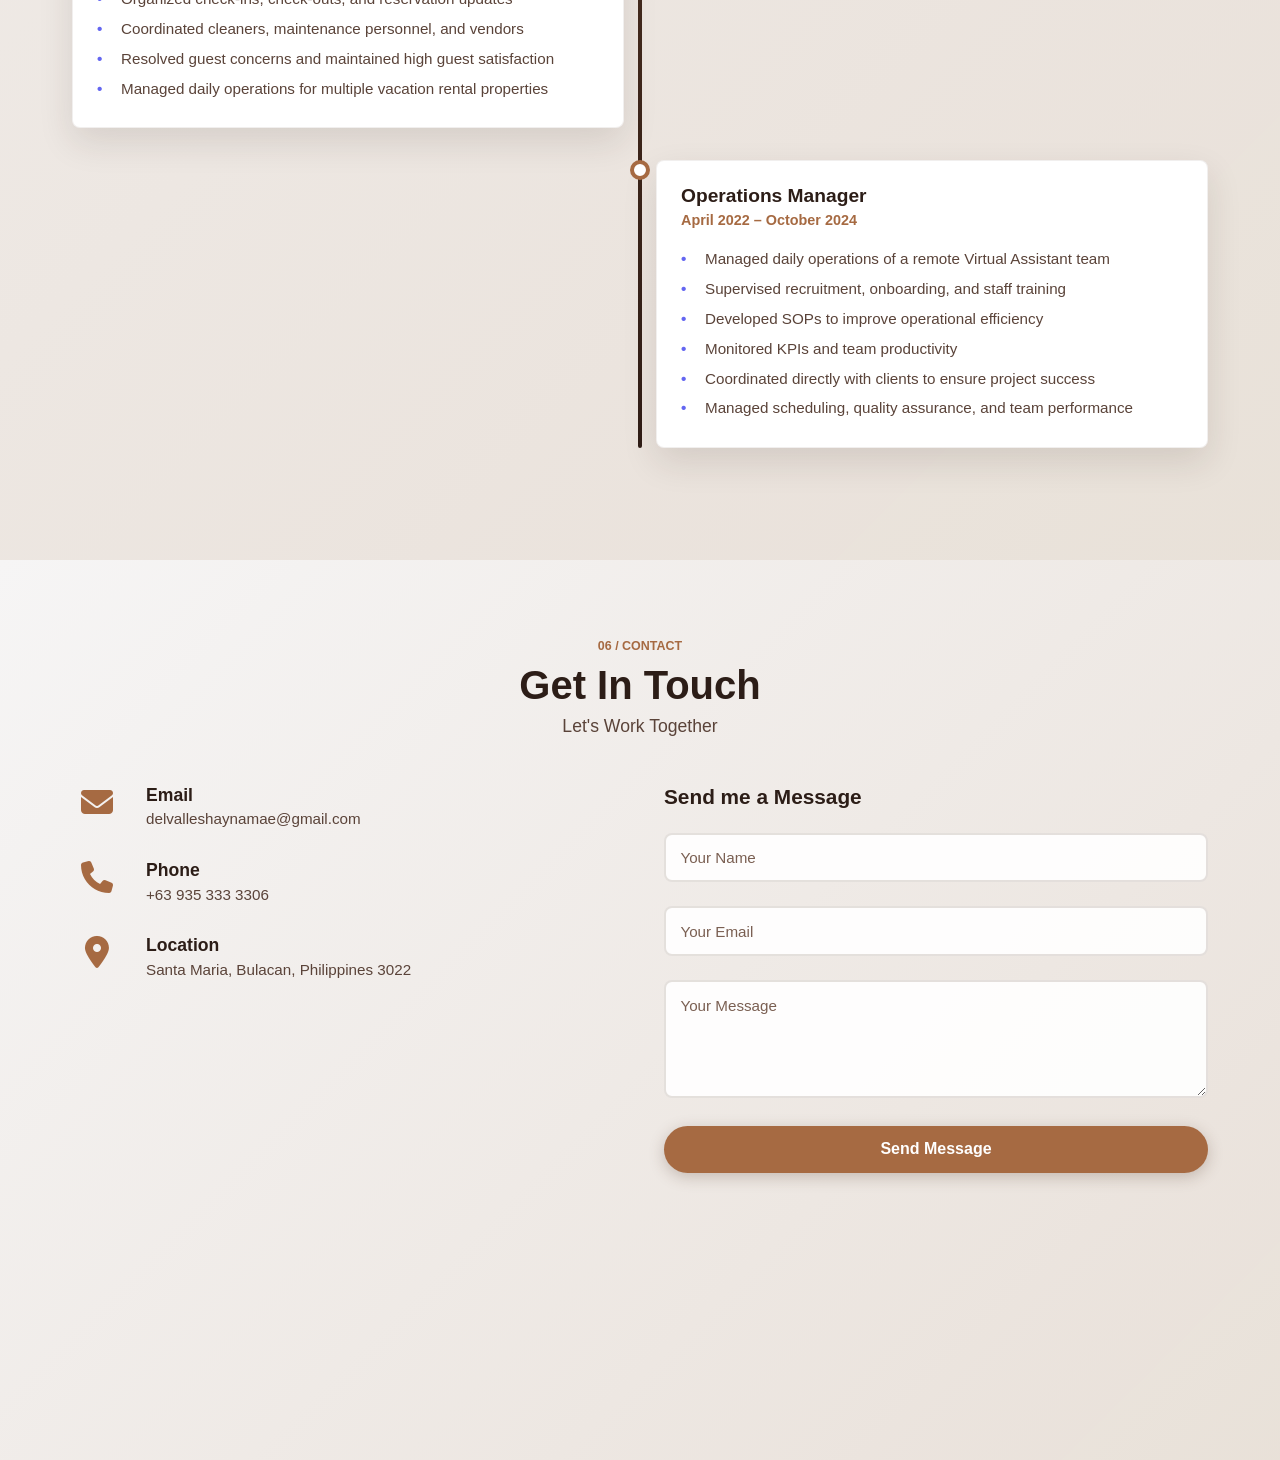
==== commit d6abd480: "Remove navigation and keep homepage as single entry" ====
--- a/about.html
+++ b/about.html
@@ -4,8 +4,8 @@
     <meta charset="UTF-8">
     <meta name="viewport" content="width=device-width, initial-scale=1.0">
     <title>About - Shayna Mae E. Del Valle</title>
-    <meta http-equiv="refresh" content="0; url=index.html#about">
-    <script>window.location.replace('index.html#about');</script>
+    <meta http-equiv="refresh" content="0; url=index.html">
+    <script>window.location.replace('index.html');</script>
     <link rel="stylesheet" href="home.css">
     <link rel="stylesheet" href="https://cdnjs.cloudflare.com/ajax/libs/font-awesome/6.4.0/css/all.min.css">
 </head>
--- a/home.css
+++ b/home.css
@@ -20,88 +20,36 @@
     box-sizing: border-box;
 }
 
+html {
+    scroll-behavior: smooth;
+}
+
 body {
     font-family: 'Segoe UI', Tahoma, Geneva, Verdana, sans-serif;
     background-color: var(--dark-brown-deep);
+    color: var(--text);
+    overflow-x: hidden;
+    min-height: 100vh;
+    position: relative;
+    isolation: isolate;
+}
+
+body::before {
+    content: '';
+    position: fixed;
+    inset: 0;
+    z-index: -1;
+    pointer-events: none;
     background-image: linear-gradient(rgba(32, 20, 16, 0.45), rgba(32, 20, 16, 0.45)), url('images/VA PIC.png');
     background-repeat: no-repeat, no-repeat;
     background-position: center center, center center;
     background-size: cover, cover;
-    background-attachment: fixed, fixed;
-    color: var(--text);
-    overflow-x: hidden;
-    min-height: 100vh;
 }
 
 .container {
     max-width: 1200px;
     margin: 0 auto;
     padding: 0 2rem;
-}
-
-/* ===== Background Pattern ===== */
-/* ===== Navbar ===== */
-.navbar {
-    position: fixed;
-    top: 0;
-    width: 100%;
-    background: rgba(28, 18, 13, 0.75);
-    box-shadow: 0 1px 0 var(--line);
-    z-index: 1000;
-    padding: 1.1rem 0;
-    backdrop-filter: none;
-}
-
-.nav-container {
-    max-width: 1200px;
-    margin: 0 auto;
-    padding: 0 2rem;
-    display: flex;
-    justify-content: space-between;
-    align-items: center;
-}
-
-.nav-logo {
-    font-size: 1.5rem;
-    font-weight: bold;
-    color: var(--text);
-    display: flex;
-    align-items: center;
-    gap: 0.5rem;
-}
-
-.nav-logo i {
-    color: var(--brown-soft);
-}
-
-.nav-menu {
-    display: flex;
-    list-style: none;
-    gap: 2.5rem;
-    align-items: center;
-}
-
-.nav-link {
-    text-decoration: none;
-    color: rgba(255, 250, 246, 0.82);
-    transition: color 0.3s ease;
-    position: relative;
-}
-
-.nav-link:hover,
-.nav-link.active {
-    color: var(--brown-soft);
-}
-
-.nav-link.active::after {
-    content: '';
-    position: absolute;
-    bottom: -8px;
-    left: 0;
-    width: 100%;
-    height: 2px;
-    background: var(--brown-soft);
-    border-radius: 2px;
 }
 
 /* ===== Section Header ===== */
@@ -115,6 +63,16 @@
     color: var(--text-dark);
     margin-bottom: 0.5rem;
     font-weight: 700;
+}
+
+.section-kicker {
+    display: block;
+    margin-bottom: 0.65rem;
+    color: var(--brown);
+    font-size: 0.78rem;
+    font-weight: 700;
+    line-height: 1;
+    text-transform: uppercase;
 }
 
 .section-subtitle {
@@ -181,21 +139,6 @@
     font-family: Georgia, 'Times New Roman', serif;
     font-weight: 500;
     line-height: 1.55;
-}
-
-.typing-text {
-    min-height: 1.55em;
-}
-
-.typing-text::after {
-    content: '';
-    display: inline-block;
-    height: 1em;
-    margin-left: 0.15rem;
-    border-right: 2px solid var(--brown-soft);
-    vertical-align: -0.12em;
-    animation: cursor-blink 0.7s step-end infinite;
-    
 }
 
 .highlight-text {
@@ -253,10 +196,7 @@
 .social-links {
     display: flex;
     gap: 1rem;
-    position: absolute;
-    left: 2rem;
-    bottom: 2rem;
-    z-index: 10;
+    position: static;
 }
 
 .social-icon {
@@ -311,22 +251,35 @@
 @keyframes hero-text-reveal {
     from {
         opacity: 0;
-        transform: translateY(18px);
-        filter: blur(3px);
+        transform: translateY(14px);
     }
 
     to {
         opacity: 1;
         transform: translateY(0);
-        filter: blur(0);
-    }
-}
-
-@keyframes cursor-blink {
-    0%,
-    45% { opacity: 1; }
-    46%,
-    100% { opacity: 0; }
+    }
+}
+
+.hero-content > * {
+    animation: hero-text-reveal 0.55s ease both;
+}
+
+.hero-content > *:nth-child(2) { animation-delay: 0.06s; }
+.hero-content > *:nth-child(3) { animation-delay: 0.12s; }
+.hero-content > *:nth-child(4) { animation-delay: 0.18s; }
+.hero-content > *:nth-child(5) { animation-delay: 0.24s; }
+.hero-content > *:nth-child(6) { animation-delay: 0.3s; }
+
+.motion-ready .reveal-item {
+    opacity: 0;
+    transform: translateY(14px);
+    transition: opacity 0.48s ease, transform 0.48s ease;
+    transition-delay: var(--reveal-delay, 0ms);
+}
+
+.motion-ready .reveal-item.is-visible {
+    opacity: 1;
+    transform: translateY(0);
 }
 
 /* ===== Page Section Styling ===== */
@@ -723,13 +676,11 @@
 /* ===== Responsive Design ===== */
 @media (max-width: 768px) {
     body {
+        background-color: var(--dark-brown-deep);
+    }
+
+    body::before {
         background-position: center center, 74% center;
-        background-attachment: scroll, scroll;
-    }
-
-    .nav-menu {
-        gap: 1.5rem;
-        font-size: 0.85rem;
     }
 
     .hero-container {
@@ -789,29 +740,6 @@
 }
 
 @media (max-width: 480px) {
-    .navbar {
-        position: absolute;
-    }
-
-    .nav-container {
-        align-items: flex-start;
-        flex-direction: column;
-        gap: 0.75rem;
-    }
-
-    .nav-container {
-        padding: 0 1rem;
-    }
-
-    .nav-menu {
-        gap: 1rem;
-        font-size: 0.75rem;
-    }
-
-    .nav-logo {
-        font-size: 1.2rem;
-    }
-
     .hero {
         align-items: flex-end;
         min-height: 100svh;
@@ -989,50 +917,10 @@
     border-color: var(--brown);
 }
 
-@media (max-width: 480px) {
-    .nav-menu {
-        flex-wrap: wrap;
-        row-gap: 0.6rem;
-    }
-}
-
 /* ===== Mobile Layout Fixes ===== */
 @media (max-width: 768px) {
     body {
         overflow-x: hidden;
-    }
-
-    .navbar {
-        display: none;
-    }
-
-    .nav-container {
-        padding: 0 1rem;
-        align-items: flex-start;
-        flex-direction: column;
-        gap: 0.65rem;
-    }
-
-    .nav-logo {
-        font-size: 1.1rem;
-        line-height: 1.2;
-    }
-
-    .nav-menu {
-        width: 100%;
-        gap: 0.35rem 0.85rem;
-        flex-wrap: wrap;
-        line-height: 1.3;
-    }
-
-    .nav-link {
-        display: inline-block;
-        padding: 0.2rem 0;
-        font-size: 0.8rem;
-    }
-
-    .nav-link.active::after {
-        bottom: -2px;
     }
 
     .hero {
@@ -1091,6 +979,14 @@
         line-height: 1.15;
     }
 
+    .section-header {
+        margin-bottom: 1.5rem;
+    }
+
+    .section-kicker {
+        margin-bottom: 0.55rem;
+    }
+
     .section-subtitle {
         font-size: 1rem;
     }
@@ -1107,6 +1003,11 @@
         grid-template-columns: 1fr;
     }
 
+    .skills-grid,
+    .work-grid {
+        gap: 1rem;
+    }
+
     .skill-card,
     .work-card,
     .education-card,
@@ -1114,6 +1015,17 @@
         padding: 1.25rem;
     }
 
+    .skill-card,
+    .work-card {
+        text-align: left;
+    }
+
+    .skill-icon,
+    .work-icon {
+        margin-bottom: 0.65rem;
+        font-size: 2.25rem;
+    }
+
     .skill-card h3,
     .work-card h3,
     .education-details h3,
@@ -1175,15 +1087,27 @@
     }
 }
 
+@media (prefers-reduced-motion: reduce) {
+    html {
+        scroll-behavior: auto;
+    }
+
+    *,
+    *::before,
+    *::after {
+        animation-duration: 0.01ms !important;
+        animation-iteration-count: 1 !important;
+        scroll-behavior: auto !important;
+        transition-duration: 0.01ms !important;
+    }
+
+    .motion-ready .reveal-item {
+        opacity: 1;
+        transform: none;
+    }
+}
+
 @media (max-width: 380px) {
-    .nav-menu {
-        gap: 0.3rem 0.65rem;
-    }
-
-    .nav-link {
-        font-size: 0.74rem;
-    }
-
     .hero {
         padding-left: 0.85rem;
         padding-right: 0.85rem;
